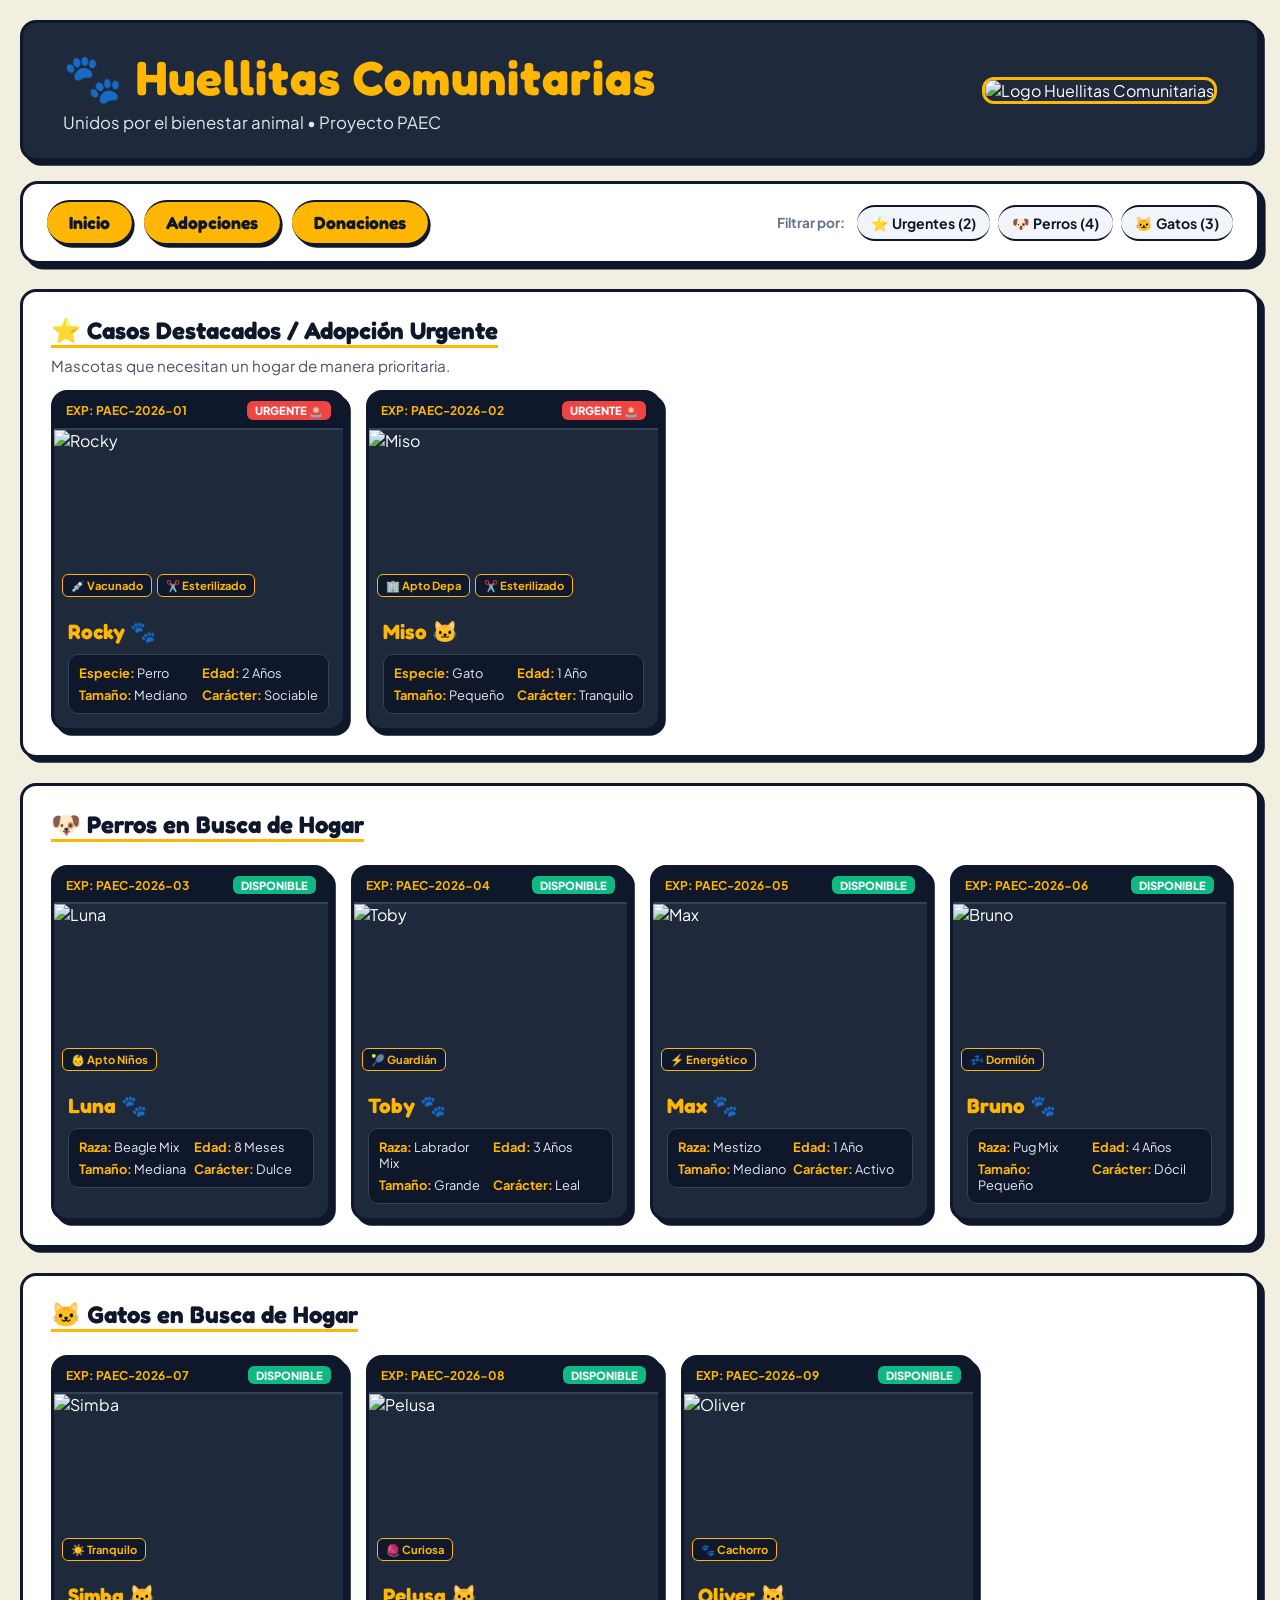
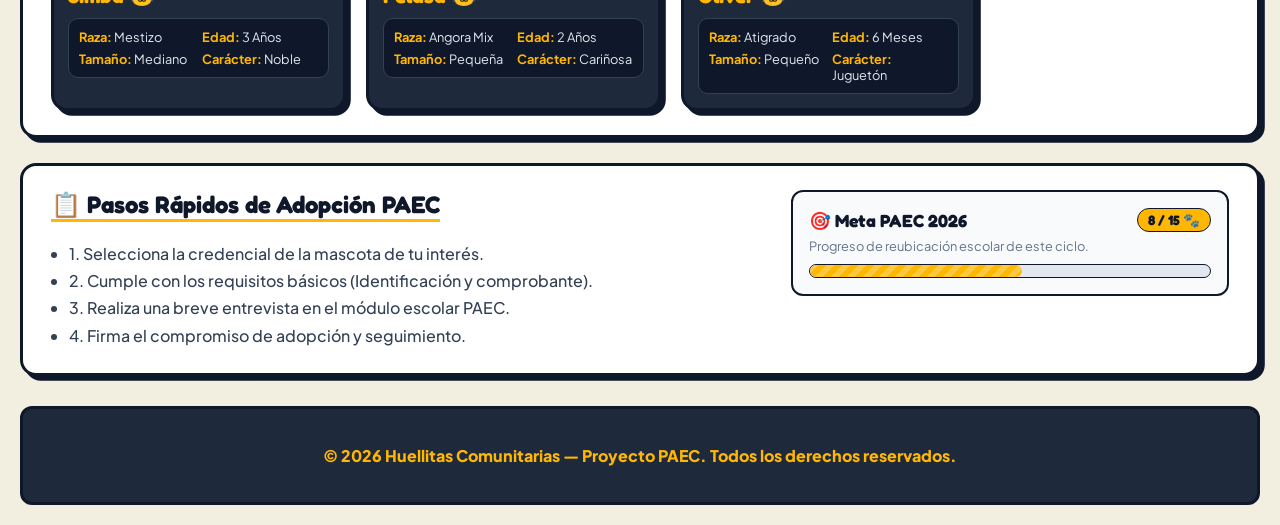
==== adopciones.html @ f074ff7f "adopciones.html" ====
<!DOCTYPE html>
<html lang="es">
<head>
    <meta charset="UTF-8">
    <meta name="viewport" content="width=device-width, initial-scale=1.0">
    <title>Adopciones 🐾 Huellitas Comunitarias</title>
    <!-- Fuentes de Google Fonts -->
    <link rel="preconnect" href="https://fonts.googleapis.com">
    <link rel="preconnect" href="https://fonts.gstatic.com" crossorigin>
    <link href="https://fonts.googleapis.com/css2?family=Fredoka:wght@400;600;700&family=Plus+Jakarta+Sans:wght@400;500;600;700&family=Rubik:wght@500;600;700&display=swap" rel="stylesheet">
    <link rel="stylesheet" href="estilo.css">
</head>
<body>

    <!-- ENCABEZADO -->
    <header class="bloque-header">
        <div>
            <h1 class="titulo-robusto">🐾 Huellitas Comunitarias</h1>
            <p class="subtitulo">Unidos por el bienestar animal • Proyecto PAEC</p>
        </div>
        <div>
            <img src="https://images.unsplash.com/photo-1543466835-00a7907e9de1?auto=format&fit=crop&q=80&w=200" alt="Logo Huellitas Comunitarias" class="logo-img">
        </div>
    </header>

    <!-- NAVEGACIÓN UNIFICADA CON FILTROS -->
    <nav class="bloque-nav-unificado">
        <!-- Lado Izquierdo: Botones Principales -->
        <ul class="nav-principales">
            <li><a href="index.html" class="btn-principal btn-activo">Inicio</a></li>
            <li><a href="adopciones.html" class="btn-principal">Adopciones</a></li>
            <li><a href="donaciones.html" class="btn-principal">Donaciones</a></li>
        </ul>

        <!-- Lado Derecho: Filtros del Centro de Adopciones -->
        <div class="nav-filtros">
            <span class="label-filtros">Filtrar por:</span>
            <a href="#destacados" class="btn-filtro">⭐ Urgentes (2)</a>
            <a href="#perros" class="btn-filtro">🐶 Perros (4)</a>
            <a href="#gatos" class="btn-filtro">🐱 Gatos (3)</a>
        </div>
    </nav>

    <!-- CONTENEDOR DE ADOPCIONES -->
    <main class="contenedor-adopciones">

        <!-- SECCIÓN 1: MASCOTAS DESTACADAS -->
        <section id="destacados" class="bloque-seccion">
            <h3 class="subtitulo-categoria">⭐ Casos Destacados / Adopción Urgente</h3>
            <p class="texto-bajada">Mascotas que necesitan un hogar de manera prioritaria.</p>
            
            <div class="grid-mascotas">
                <article class="credencial-paec">
                    <div class="credencial-header">
                        <span class="expediente-id">EXP: PAEC-2026-01</span>
                        <span class="badge-status urgente">Urgente 🚨</span>
                    </div>
                    <div class="contenedor-foto-mascota">
                        <img src="https://images.unsplash.com/photo-1552053831-71594a27632d?auto=format&fit=crop&q=80&w=500" alt="Rocky" class="img-credencial">
                        <div class="badges-flotantes">
                            <span class="badge-flotante">💉 Vacunado</span>
                            <span class="badge-flotante">✂️ Esterilizado</span>
                        </div>
                    </div>
                    <div class="credencial-body">
                        <h4>Rocky 🐾</h4>
                        <div class="ficha-tecnica">
                            <div><span>Especie:</span> Perro</div>
                            <div><span>Edad:</span> 2 Años</div>
                            <div><span>Tamaño:</span> Mediano</div>
                            <div><span>Carácter:</span> Sociable</div>
                        </div>
                    </div>
                </article>

                <article class="credencial-paec">
                    <div class="credencial-header">
                        <span class="expediente-id">EXP: PAEC-2026-02</span>
                        <span class="badge-status urgente">Urgente 🚨</span>
                    </div>
                    <div class="contenedor-foto-mascota">
                        <img src="https://images.unsplash.com/photo-1514888286974-6c03e2ca1dba?auto=format&fit=crop&q=80&w=500" alt="Miso" class="img-credencial">
                        <div class="badges-flotantes">
                            <span class="badge-flotante">🏢 Apto Depa</span>
                            <span class="badge-flotante">✂️ Esterilizado</span>
                        </div>
                    </div>
                    <div class="credencial-body">
                        <h4>Miso 🐱</h4>
                        <div class="ficha-tecnica">
                            <div><span>Especie:</span> Gato</div>
                            <div><span>Edad:</span> 1 Año</div>
                            <div><span>Tamaño:</span> Pequeño</div>
                            <div><span>Carácter:</span> Tranquilo</div>
                        </div>
                    </div>
                </article>
            </div>
        </section>

        <!-- SECCIÓN 2: PERROS EN ADOPCIÓN -->
        <section id="perros" class="bloque-seccion">
            <h3 class="subtitulo-categoria">🐶 Perros en Busca de Hogar</h3>
            
            <div class="grid-mascotas">
                <article class="credencial-paec">
                    <div class="credencial-header">
                        <span class="expediente-id">EXP: PAEC-2026-03</span>
                        <span class="badge-status disponible">Disponible</span>
                    </div>
                    <div class="contenedor-foto-mascota">
                        <img src="https://images.unsplash.com/photo-1537151608828-ea2b11777ee8?auto=format&fit=crop&q=80&w=500" alt="Luna" class="img-credencial">
                        <div class="badges-flotantes">
                            <span class="badge-flotante">👶 Apto Niños</span>
                        </div>
                    </div>
                    <div class="credencial-body">
                        <h4>Luna 🐾</h4>
                        <div class="ficha-tecnica">
                            <div><span>Raza:</span> Beagle Mix</div>
                            <div><span>Edad:</span> 8 Meses</div>
                            <div><span>Tamaño:</span> Mediana</div>
                            <div><span>Carácter:</span> Dulce</div>
                        </div>
                    </div>
                </article>

                <article class="credencial-paec">
                    <div class="credencial-header">
                        <span class="expediente-id">EXP: PAEC-2026-04</span>
                        <span class="badge-status disponible">Disponible</span>
                    </div>
                    <div class="contenedor-foto-mascota">
                        <img src="https://images.unsplash.com/photo-1583511655857-d19b40a7a54e?auto=format&fit=crop&q=80&w=500" alt="Toby" class="img-credencial">
                        <div class="badges-flotantes">
                            <span class="badge-flotante">🎾 Guardián</span>
                        </div>
                    </div>
                    <div class="credencial-body">
                        <h4>Toby 🐾</h4>
                        <div class="ficha-tecnica">
                            <div><span>Raza:</span> Labrador Mix</div>
                            <div><span>Edad:</span> 3 Años</div>
                            <div><span>Tamaño:</span> Grande</div>
                            <div><span>Carácter:</span> Leal</div>
                        </div>
                    </div>
                </article>

                <article class="credencial-paec">
                    <div class="credencial-header">
                        <span class="expediente-id">EXP: PAEC-2026-05</span>
                        <span class="badge-status disponible">Disponible</span>
                    </div>
                    <div class="contenedor-foto-mascota">
                        <img src="https://images.unsplash.com/photo-1543466835-00a7907e9de1?auto=format&fit=crop&q=80&w=500" alt="Max" class="img-credencial">
                        <div class="badges-flotantes">
                            <span class="badge-flotante">⚡ Energético</span>
                        </div>
                    </div>
                    <div class="credencial-body">
                        <h4>Max 🐾</h4>
                        <div class="ficha-tecnica">
                            <div><span>Raza:</span> Mestizo</div>
                            <div><span>Edad:</span> 1 Año</div>
                            <div><span>Tamaño:</span> Mediano</div>
                            <div><span>Carácter:</span> Activo</div>
                        </div>
                    </div>
                </article>

                <article class="credencial-paec">
                    <div class="credencial-header">
                        <span class="expediente-id">EXP: PAEC-2026-06</span>
                        <span class="badge-status disponible">Disponible</span>
                    </div>
                    <div class="contenedor-foto-mascota">
                        <img src="https://images.unsplash.com/photo-1517849845537-4d257902454a?auto=format&fit=crop&q=80&w=500" alt="Bruno" class="img-credencial">
                        <div class="badges-flotantes">
                            <span class="badge-flotante">💤 Dormilón</span>
                        </div>
                    </div>
                    <div class="credencial-body">
                        <h4>Bruno 🐾</h4>
                        <div class="ficha-tecnica">
                            <div><span>Raza:</span> Pug Mix</div>
                            <div><span>Edad:</span> 4 Años</div>
                            <div><span>Tamaño:</span> Pequeño</div>
                            <div><span>Carácter:</span> Dócil</div>
                        </div>
                    </div>
                </article>
            </div>
        </section>

        <!-- SECCIÓN 3: GATOS EN ADOPCIÓN -->
        <section id="gatos" class="bloque-seccion">
            <h3 class="subtitulo-categoria">🐱 Gatos en Busca de Hogar</h3>
            
            <div class="grid-mascotas">
                <article class="credencial-paec">
                    <div class="credencial-header">
                        <span class="expediente-id">EXP: PAEC-2026-07</span>
                        <span class="badge-status disponible">Disponible</span>
                    </div>
                    <div class="contenedor-foto-mascota">
                        <img src="https://images.unsplash.com/photo-1573865526739-10659fec78a5?auto=format&fit=crop&q=80&w=500" alt="Simba" class="img-credencial">
                        <div class="badges-flotantes">
                            <span class="badge-flotante">☀️ Tranquilo</span>
                        </div>
                    </div>
                    <div class="credencial-body">
                        <h4>Simba 🐱</h4>
                        <div class="ficha-tecnica">
                            <div><span>Raza:</span> Mestizo</div>
                            <div><span>Edad:</span> 3 Años</div>
                            <div><span>Tamaño:</span> Mediano</div>
                            <div><span>Carácter:</span> Noble</div>
                        </div>
                    </div>
                </article>

                <article class="credencial-paec">
                    <div class="credencial-header">
                        <span class="expediente-id">EXP: PAEC-2026-08</span>
                        <span class="badge-status disponible">Disponible</span>
                    </div>
                    <div class="contenedor-foto-mascota">
                        <img src="https://images.unsplash.com/photo-1533738363-b7f9aef128ce?auto=format&fit=crop&q=80&w=500" alt="Pelusa" class="img-credencial">
                        <div class="badges-flotantes">
                            <span class="badge-flotante">🧶 Curiosa</span>
                        </div>
                    </div>
                    <div class="credencial-body">
                        <h4>Pelusa 🐱</h4>
                        <div class="ficha-tecnica">
                            <div><span>Raza:</span> Angora Mix</div>
                            <div><span>Edad:</span> 2 Años</div>
                            <div><span>Tamaño:</span> Pequeña</div>
                            <div><span>Carácter:</span> Cariñosa</div>
                        </div>
                    </div>
                </article>

                <article class="credencial-paec">
                    <div class="credencial-header">
                        <span class="expediente-id">EXP: PAEC-2026-09</span>
                        <span class="badge-status disponible">Disponible</span>
                    </div>
                    <div class="contenedor-foto-mascota">
                        <img src="https://images.unsplash.com/photo-1561948955-570b270e7c36?auto=format&fit=crop&q=80&w=500" alt="Oliver" class="img-credencial">
                        <div class="badges-flotantes">
                            <span class="badge-flotante">🐾 Cachorro</span>
                        </div>
                    </div>
                    <div class="credencial-body">
                        <h4>Oliver 🐱</h4>
                        <div class="ficha-tecnica">
                            <div><span>Raza:</span> Atigrado</div>
                            <div><span>Edad:</span> 6 Meses</div>
                            <div><span>Tamaño:</span> Pequeño</div>
                            <div><span>Carácter:</span> Juguetón</div>
                        </div>
                    </div>
                </article>
            </div>
        </section>

        <!-- BLOQUE INFERIOR: PASOS DE ADOPCIÓN + META PAEC COMPACTA -->
        <section class="bloque-seccion bloque-inferior-grid">
            <div class="columna-pasos">
                <h3 class="subtitulo-categoria">📋 Pasos Rápidos de Adopción PAEC</h3>
                <ul class="lista-pasos">
                    <li>1. Selecciona la credencial de la mascota de tu interés.</li>
                    <li>2. Cumple con los requisitos básicos (Identificación y comprobante).</li>
                    <li>3. Realiza una breve entrevista en el módulo escolar PAEC.</li>
                    <li>4. Firma el compromiso de adopción y seguimiento.</li>
                </ul>
            </div>

            <div class="columna-meta">
                <div class="meta-header-compacto">
                    <span class="subtitulo-meta">🎯 Meta PAEC 2026</span>
                    <span class="badge-meta">8 / 15 🐾</span>
                </div>
                <p class="texto-meta-mini">Progreso de reubicación escolar de este ciclo.</p>
                <div class="barra-progreso-fondo">
                    <div class="barra-progreso-relleno"></div>
                </div>
            </div>
        </section>

    </main>

    <!-- PIE DE PÁGINA -->
    <footer>
        <p>© 2026 Huellitas Comunitarias — Proyecto PAEC. Todos los derechos reservados.</p>
    </footer>

</body>
</html>
---- estilo.css ----
/* ==========================================
   PALETA NUEVA: ELEGANTE Y MODERNA
   - Fondo general: #F3EFE0 (Beige cálido suave)
   - Contenedores oscuros: #1E293B (Azul marino/pizarra profundo)
   - Color de acento / Títulos: #FFB703 (Amarillo Cálido)
   - Borde y sombras: #0F172A (Azul noche muy oscuro)
   ========================================== */

* {
    box-sizing: border-box;
}

body {
    font-family: 'Plus Jakarta Sans', sans-serif;
    background-color: #F3EFE0;
    color: #0F172A;
    margin: 0;
    padding: 20px;
}

/* ==========================================
   ESTRUCTURA DE ANCHO COMPLETO (FLUIDA)
   ========================================== */

.bloque-header, 
.bloque-nav, 
.contenedor-principal, 
footer {
    width: 100%;
    max-width: 100%; /* Cubre toda la pantalla */
    margin-left: 0;
    margin-right: 0;
}

/* ==========================================
   ENCABEZADO
   ========================================== */

.bloque-header {
    background-color: #1E293B;
    color: #FFFFFF;
    padding: 25px 40px;
    border-radius: 16px;
    border: 3px solid #0F172A;
    box-shadow: 0.3em 0.3em #0F172A;
    display: flex;
    justify-content: space-between;
    align-items: center;
    margin-bottom: 20px;
}

.titulo-robusto {
    font-family: 'Fredoka', sans-serif;
    font-size: 3rem;
    color: #FFB703;
    margin: 0 0 5px 0;
    letter-spacing: 1px;
}

.subtitulo {
    margin: 0;
    font-size: 1.05rem;
    color: #E2E8F0;
}

.logo-img {
    width: 85px;
    height: 85px;
    object-fit: cover;
    border-radius: 12px;
    border: 3px solid #FFB703;
}

/* ==========================================
   NAVEGACIÓN
   ========================================== */

.bloque-nav {
    background-color: #FFFFFF;
    padding: 15px 40px;
    border-radius: 16px;
    border: 3px solid #0F172A;
    box-shadow: 0.3em 0.3em #0F172A;
    margin-bottom: 20px;
}

.bloque-nav ul {
    list-style: none;
    padding: 0;
    margin: 0;
    display: flex;
    justify-content: flex-start; /* Alineado al frente, no centrado apretado */
    gap: 30px;
}

.bloque-nav a {
    text-decoration: none;
}

/* ==========================================
   BOTONES DE UIVERSE.IO (augustin_4687)
   ========================================== */

.button {
    --stone-50: #ffffff;
    --stone-800: #1E293B;
    --yellow-400: #FFB703;

    font-size: 1rem;
    cursor: pointer;
    position: relative;
    font-family: "Rubik", sans-serif;
    font-weight: bold;
    line-height: 1;
    padding: 1px;
    transform: translate(-4px, -4px);
    outline: 2px solid transparent;
    outline-offset: 5px;
    border-radius: 9999px;
    background-color: var(--stone-800);
    color: var(--stone-800);
    transition: transform 150ms ease, box-shadow 150ms ease;
    text-align: center;
    box-shadow:
        0.5px 0.5px 0 0 var(--stone-800),
        1px 1px 0 0 var(--stone-800),
        1.5px 1.5px 0 0 var(--stone-800),
        2px 2px 0 0 var(--stone-800),
        2.5px 2.5px 0 0 var(--stone-800),
        3px 3px 0 0 var(--stone-800),
        0 0 0 2px var(--stone-50),
        0.5px 0.5px 0 2px var(--stone-50),
        1px 1px 0 2px var(--stone-50),
        1.5px 1.5px 0 2px var(--stone-50),
        2px 2px 0 2px var(--stone-50),
        2.5px 2.5px 0 2px var(--stone-50),
        3px 3px 0 2px var(--stone-50),
        3.5px 3.5px 0 2px var(--stone-50),
        4px 4px 0 2px var(--stone-50);
}

.button:hover {
    transform: translate(0, 0);
    box-shadow: 0 0 0 2px var(--stone-50);
}

.button:active,
.button:focus-visible {
    outline-color: var(--yellow-400);
}

.button:focus-visible {
    outline-style: dashed;
}

.button > div {
    position: relative;
    pointer-events: none;
    background-color: var(--yellow-400);
    border: 2px solid rgba(255, 255, 255, 0.3);
    border-radius: 9999px;
}

.button > div::before {
    content: "";
    position: absolute;
    inset: 0;
    border-radius: 9999px;
    opacity: 0.5;
    background-image: radial-gradient(
        rgb(255 255 255 / 80%) 20%,
        transparent 20%
    ),
    radial-gradient(rgb(255 255 255 / 100%) 20%, transparent 20%);
    background-position: 0 0, 4px 4px;
    background-size: 8px 8px;
    mix-blend-mode: hard-light;
    animation: dots 0.5s infinite linear;
}

.button > div > span {
    position: relative;
    display: flex;
    align-items: center;
    justify-content: center;
    padding: 0.75rem 1.5rem;
    gap: 0.25rem;
    filter: drop-shadow(0 -1px 0 rgba(255, 255, 255, 0.25));
}

.button > div > span:active {
    transform: translateY(2px);
}

@keyframes dots {
    0% {
        background-position: 0 0, 4px 4px;
    }
    100% {
        background-position: 8px 0, 12px 4px;
    }
}

/* ==========================================
   CONTENIDO PRINCIPAL
   ========================================== */

.contenedor-principal {
    display: flex;
    gap: 20px;
    margin-bottom: 20px;
}

.panel-lateral {
    flex: 1;
    background-color: #1E293B;
    color: #FFFFFF;
    padding: 35px;
    border-radius: 16px;
    border: 3px solid #0F172A;
    box-shadow: 0.3em 0.3em #0F172A;
}

.subtitulo-lateral {
    font-family: 'Fredoka', sans-serif;
    color: #FFB703;
    margin-top: 0;
    font-size: 1.6rem;
}

.linea-divisora {
    border: 0;
    height: 2px;
    background: #FFB703;
    margin: 20px 0;
}

.etiqueta-destacada {
    color: #FFB703;
    font-weight: 800;
    text-transform: uppercase;
    font-size: 0.85rem;
    letter-spacing: 1px;
    margin-bottom: 2px;
}

.panel-contenido {
    flex: 3;
    background-color: #FFFFFF;
    padding: 40px;
    border-radius: 16px;
    border: 3px solid #0F172A;
    box-shadow: 0.3em 0.3em #0F172A;
}

.titulo-seccion {
    font-family: 'Fredoka', sans-serif;
    font-size: 1.9rem;
    color: #1E293B;
    margin-top: 10px;
    margin-bottom: 15px;
    border-bottom: 3px solid #FFB703;
    display: inline-block;
}

.panel-contenido p {
    font-size: 1.05rem;
    line-height: 1.7;
    color: #334155;
}

/* ==========================================
   TARJETAS DE UIVERSE.IO (Tiagoadag)
   ========================================== */

.grid-pilares {
    display: flex;
    gap: 20px;
    justify-content: flex-start;
    flex-wrap: wrap;
    margin: 25px 0;
}

.card {
    width: 230px;
    height: 260px;
    background-image: linear-gradient(163deg, #FFB703 0%, #FB8500 100%);
    border-radius: 20px;
    transition: all .3s;
}

.card2 {
    width: 100%;
    height: 100%;
    background-color: #0F172A;
    border-radius: 20px;
    padding: 20px;
    display: flex;
    flex-direction: column;
    justify-content: center;
    color: white;
    text-align: center;
    transition: all .2s;
}

.card2 h3 {
    color: #FFB703;
    font-family: 'Fredoka', sans-serif;
    font-size: 1.2rem;
    margin-top: 0;
}

.card2 p {
    font-size: 0.9rem;
    color: #E2E8F0;
    line-height: 1.4;
}

.card2:hover {
    transform: scale(0.98);
}

.card:hover {
    box-shadow: 0px 0px 30px 1px rgba(255, 183, 3, 0.4);
}

/* ==========================================
   PIE DE PÁGINA
   ========================================== */

footer {
    background-color: #1E293B;
    color: #FFB703;
    text-align: center;
    padding: 20px;
    border-radius: 12px;
    border: 3px solid #0F172A;
    font-weight: 800;
}
/* ==========================================
   NAVEGACIÓN UNIFICADA & CORRECCIÓN DE RAYAS
   ========================================== */

/* Remueve bordes/pseudo-elementos indeseados */
li, a {
    border-left: none !important;
    border-right: none !important;
    text-decoration: none !important;
}

li::before, li::after, a::before, a::after {
    display: none !important; /* Elimina las lineas negras parásitas */
}

/* Recuadro contenedor de navegación más amplio */
.bloque-nav-unificado {
    background-color: #FFFFFF;
    border: 3px solid #0F172A;
    border-radius: 18px;
    box-shadow: 0.35em 0.35em #0F172A;
    padding: 16px 24px; /* Mayor padding para dar presencia */
    display: flex;
    justify-content: space-between;
    align-items: center;
    flex-wrap: wrap;
    gap: 15px;
    margin-bottom: 25px;
}

.nav-principales {
    display: flex;
    align-items: center;
    gap: 12px;
    list-style: none;
    padding: 0;
    margin: 0;
}

/* BOTONES PRINCIPALES (MÁS GRANDES Y DESTACADOS) */
.btn-principal {
    display: inline-block;
    background-color: #FFB703;
    color: #0F172A;
    font-family: 'Fredoka', sans-serif;
    font-weight: 700;
    font-size: 1.1rem; /* Tamaño prominente */
    padding: 10px 22px;
    border-radius: 999px;
    border: 2.5px solid #0F172A;
    box-shadow: 0.15em 0.15em #0F172A;
    transition: transform 0.15s ease, box-shadow 0.15s ease;
}

.btn-principal:hover {
    transform: translateY(-2px);
    box-shadow: 0.25em 0.25em #0F172A;
}

/* FILTROS (MÁS DISCRETOS Y EQUILIBRADOS EN LA ESQUINA) */
.nav-filtros {
    display: flex;
    align-items: center;
    gap: 8px;
    flex-wrap: wrap;
}

.label-filtros {
    font-family: 'Plus Jakarta Sans', sans-serif;
    font-size: 0.85rem;
    font-weight: 700;
    color: #64748B;
    margin-right: 4px;
}

.btn-filtro {
    display: inline-block;
    background-color: #F1F5F9;
    color: #0F172A;
    font-family: 'Plus Jakarta Sans', sans-serif;
    font-weight: 700;
    font-size: 0.88rem;
    padding: 7px 14px;
    border-radius: 999px;
    border: 2px solid #0F172A;
    transition: background-color 0.15s ease, transform 0.15s ease;
}

.btn-filtro:hover {
    background-color: #FFB703;
    transform: translateY(-1px);
}

/* ==========================================
   ESTILOS DE CONTENIDO Y FICHAS
   ========================================== */

.contenedor-adopciones {
    width: 100%;
    display: flex;
    flex-direction: column;
    gap: 25px;
    margin-bottom: 30px;
}

.bloque-seccion {
    background-color: #FFFFFF;
    padding: 24px 28px;
    border-radius: 16px;
    border: 3px solid #0F172A;
    box-shadow: 0.3em 0.3em #0F172A;
}

.subtitulo-categoria {
    font-family: 'Fredoka', sans-serif;
    font-size: 1.5rem;
    color: #0F172A;
    margin-top: 0;
    margin-bottom: 8px;
    border-bottom: 3px solid #FFB703;
    display: inline-block;
}

.texto-bajada {
    margin-top: 0;
    margin-bottom: 15px;
    color: #475569;
    font-size: 0.95rem;
}

.grid-mascotas {
    display: flex;
    gap: 20px;
    flex-wrap: wrap;
    margin-top: 15px;
}

/* CREDENCIALES PAEC DE MASCOTAS */
.credencial-paec {
    background-color: #1E293B;
    color: #FFFFFF;
    border: 3px solid #0F172A;
    border-radius: 16px;
    box-shadow: 0.3em 0.3em #0F172A;
    flex: 1 1 250px;
    max-width: 295px;
    overflow: hidden;
    transition: transform 0.2s ease, box-shadow 0.2s ease;
    display: flex;
    flex-direction: column;
}

.credencial-paec:hover {
    transform: translateY(-4px);
    box-shadow: 0.45em 0.45em #0F172A;
}

.credencial-header {
    background-color: #0F172A;
    padding: 8px 12px;
    display: flex;
    justify-content: space-between;
    align-items: center;
    border-bottom: 2px solid #334155;
}

.expediente-id {
    font-size: 0.75rem;
    font-weight: 700;
    color: #FFB703;
}

.badge-status {
    font-size: 0.7rem;
    font-weight: 800;
    padding: 2px 8px;
    border-radius: 6px;
    text-transform: uppercase;
}

.badge-status.urgente {
    background-color: #EF4444;
    color: #FFFFFF;
}

.badge-status.disponible {
    background-color: #10B981;
    color: #FFFFFF;
}

.contenedor-foto-mascota {
    position: relative;
    width: 100%;
    height: 175px;
    overflow: hidden;
}

.img-credencial {
    width: 100%;
    height: 100%;
    object-fit: cover;
}

.badges-flotantes {
    position: absolute;
    bottom: 8px;
    left: 8px;
    display: flex;
    gap: 5px;
    flex-wrap: wrap;
}

.badge-flotante {
    background-color: rgba(15, 23, 42, 0.85);
    color: #FFB703;
    font-size: 0.7rem;
    font-weight: 700;
    padding: 3px 8px;
    border-radius: 6px;
    border: 1px solid #FFB703;
}

.credencial-body {
    padding: 14px;
}

.credencial-body h4 {
    font-family: 'Fredoka', sans-serif;
    color: #FFB703;
    font-size: 1.3rem;
    margin: 0 0 10px 0;
}

.ficha-tecnica {
    display: grid;
    grid-template-columns: 1fr 1fr;
    gap: 6px;
    background-color: #0F172A;
    padding: 10px;
    border-radius: 10px;
    font-size: 0.8rem;
    color: #E2E8F0;
    border: 1px solid #334155;
}

.ficha-tecnica span {
    color: #FFB703;
    font-weight: 700;
}

/* BLOQUE INFERIOR: LAYOUT EN DOS COLUMNAS */
.bloque-inferior-grid {
    display: flex;
    gap: 25px;
    align-items: flex-start;
    flex-wrap: wrap;
}

.columna-pasos {
    flex: 2 1 320px;
}

.lista-pasos {
    color: #334155;
    line-height: 1.7;
    font-weight: 500;
    padding-left: 18px;
    margin: 10px 0 0 0;
}

.columna-meta {
    flex: 1 1 240px;
    background-color: #F8FAFC;
    border: 2px solid #0F172A;
    border-radius: 12px;
    padding: 16px;
}

.meta-header-compacto {
    display: flex;
    justify-content: space-between;
    align-items: center;
}

.subtitulo-meta {
    font-family: 'Fredoka', sans-serif;
    font-weight: 700;
    color: #0F172A;
    font-size: 1.1rem;
}

.badge-meta {
    background-color: #FFB703;
    color: #0F172A;
    font-family: 'Fredoka', sans-serif;
    font-weight: 700;
    padding: 3px 10px;
    border-radius: 999px;
    border: 1.5px solid #0F172A;
    font-size: 0.85rem;
}

.texto-meta-mini {
    font-size: 0.8rem;
    color: #64748B;
    margin: 6px 0 10px 0;
}

.barra-progreso-fondo {
    width: 100%;
    height: 14px;
    background-color: #E2E8F0;
    border-radius: 999px;
    border: 1.5px solid #0F172A;
    overflow: hidden;
}

.barra-progreso-relleno {
    width: 53%;
    height: 100%;
    background-color: #FFB703;
    border-radius: 999px;
    background-image: linear-gradient(135deg, rgba(255, 255, 255, 0.25) 25%, transparent 25%, transparent 50%, rgba(255, 255, 255, 0.25) 50%, rgba(255, 255, 255, 0.25) 75%, transparent 75%, transparent);
    background-size: 16px 16px;
}
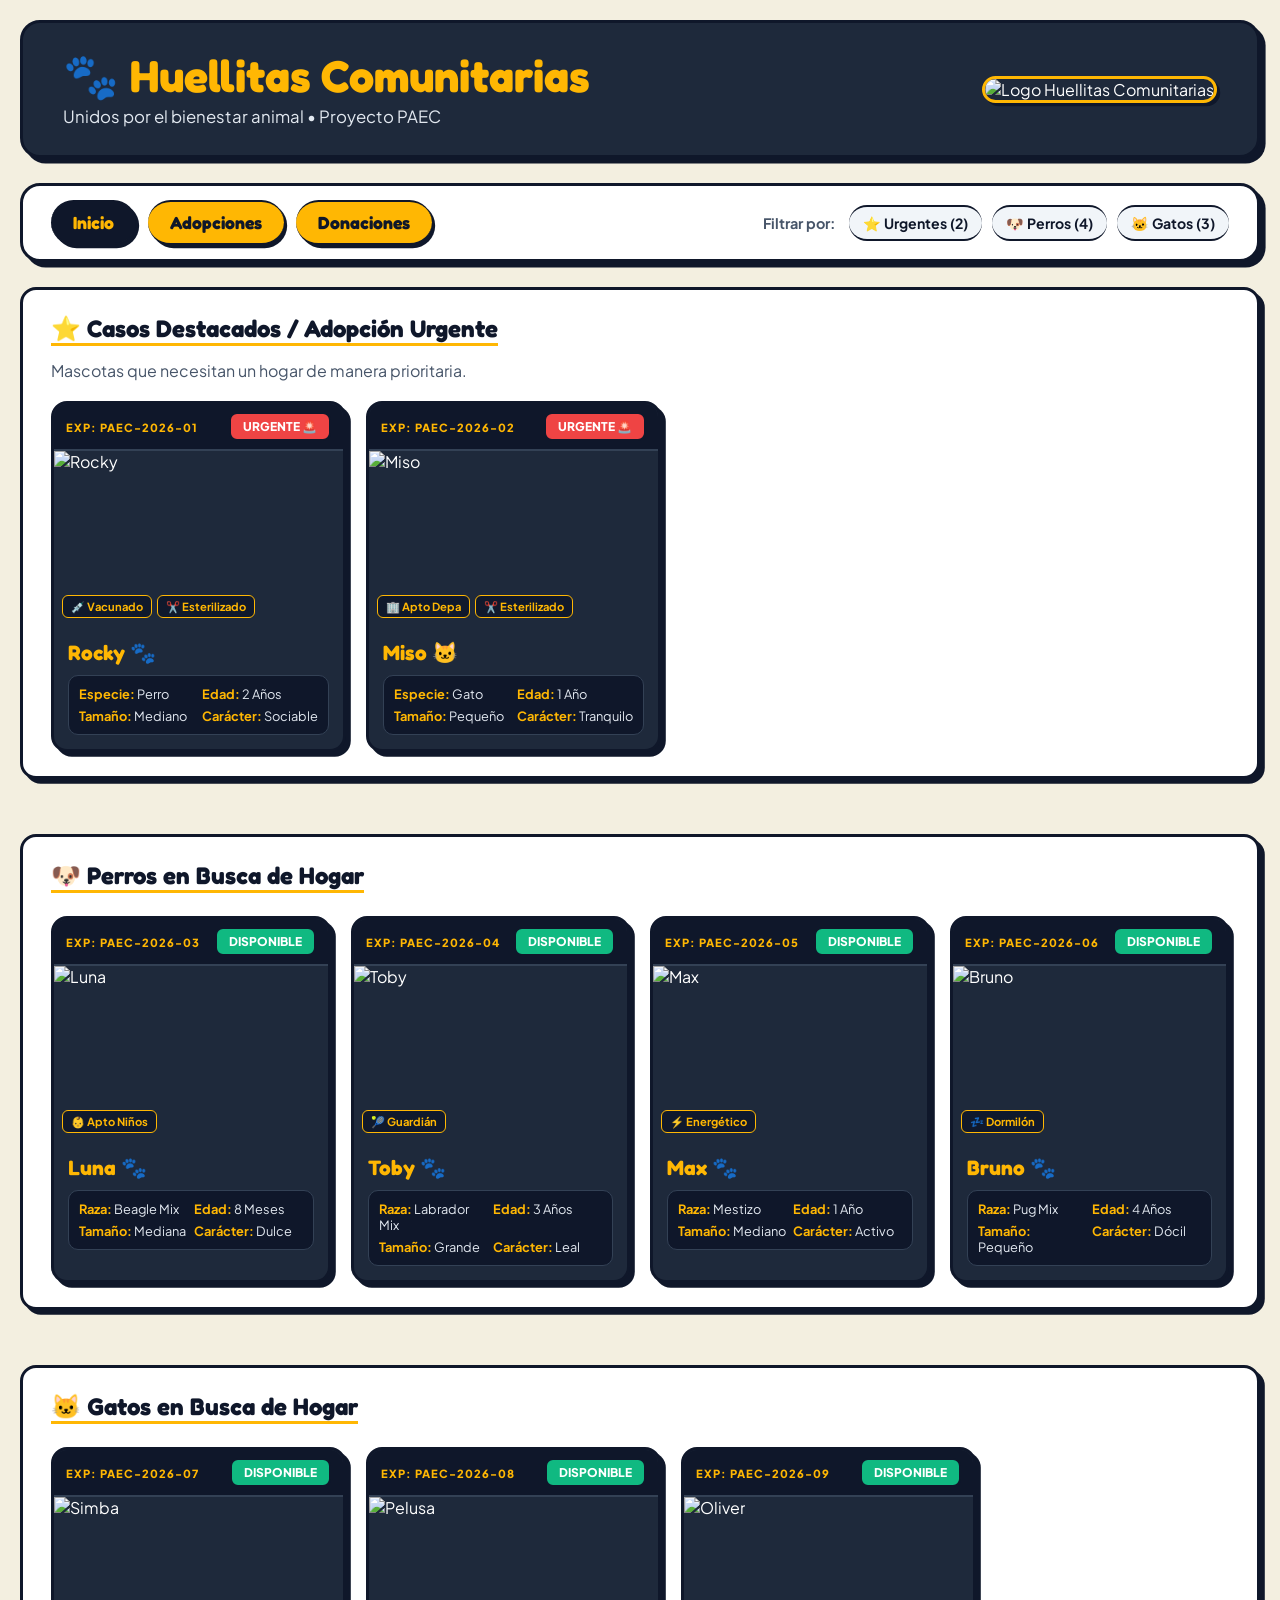
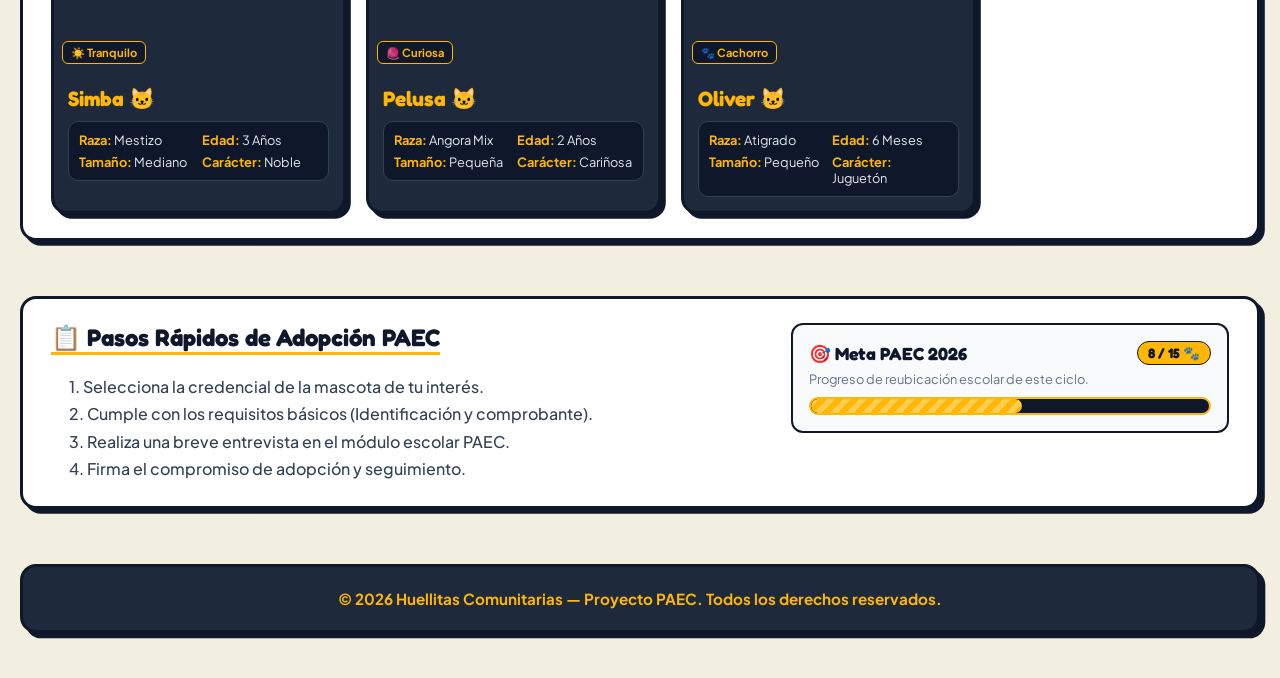
==== commit 9e8adcb8: "donaciones y otros detalles" ====
--- a/adopciones.html
+++ b/adopciones.html
@@ -25,14 +25,14 @@
 
     <!-- NAVEGACIÓN UNIFICADA CON FILTROS -->
     <nav class="bloque-nav-unificado">
-        <!-- Lado Izquierdo: Botones Principales -->
+        <!--  Botones Principales -->
         <ul class="nav-principales">
             <li><a href="index.html" class="btn-principal btn-activo">Inicio</a></li>
             <li><a href="adopciones.html" class="btn-principal">Adopciones</a></li>
             <li><a href="donaciones.html" class="btn-principal">Donaciones</a></li>
         </ul>
 
-        <!-- Lado Derecho: Filtros del Centro de Adopciones -->
+        <!-- Filtros del Centro de Adopciones -->
         <div class="nav-filtros">
             <span class="label-filtros">Filtrar por:</span>
             <a href="#destacados" class="btn-filtro">⭐ Urgentes (2)</a>
@@ -44,7 +44,7 @@
     <!-- CONTENEDOR DE ADOPCIONES -->
     <main class="contenedor-adopciones">
 
-        <!-- SECCIÓN 1: MASCOTAS DESTACADAS -->
+        <!--  MASCOTAS DESTACADAS -->
         <section id="destacados" class="bloque-seccion">
             <h3 class="subtitulo-categoria">⭐ Casos Destacados / Adopción Urgente</h3>
             <p class="texto-bajada">Mascotas que necesitan un hogar de manera prioritaria.</p>
@@ -98,7 +98,7 @@
             </div>
         </section>
 
-        <!-- SECCIÓN 2: PERROS EN ADOPCIÓN -->
+        <!--  PERROS EN ADOPCIÓN -->
         <section id="perros" class="bloque-seccion">
             <h3 class="subtitulo-categoria">🐶 Perros en Busca de Hogar</h3>
             
@@ -266,7 +266,7 @@
             </div>
         </section>
 
-        <!-- BLOQUE INFERIOR: PASOS DE ADOPCIÓN + META PAEC COMPACTA -->
+        <!--  PASOS DE ADOPCIÓN + META PAEC COMPACTA -->
         <section class="bloque-seccion bloque-inferior-grid">
             <div class="columna-pasos">
                 <h3 class="subtitulo-categoria">📋 Pasos Rápidos de Adopción PAEC</h3>
--- a/estilo.css
+++ b/estilo.css
@@ -1,9 +1,1047 @@
 /* ==========================================
-   PALETA NUEVA: ELEGANTE Y MODERNA
-   - Fondo general: #F3EFE0 (Beige cálido suave)
-   - Contenedores oscuros: #1E293B (Azul marino/pizarra profundo)
-   - Color de acento / Títulos: #FFB703 (Amarillo Cálido)
-   - Borde y sombras: #0F172A (Azul noche muy oscuro)
+   VARIABLES 
+   ========================================== */
+:root {
+  --bg-main: #F3EFE0;
+  --card-dark: #1E293B;
+  --border-dark: #0F172A;
+  --yellow-accent: #FFB703;
+  --yellow-hover: #FB8500;
+  --green-status: #10B981;
+  --text-white: #FFFFFF;
+  --text-dark: #0F172A;
+  --text-muted: #64748B;
+}
+
+* {
+  box-sizing: border-box;
+  margin: 0;
+  padding: 0;
+}
+
+body {
+  font-family: 'Plus Jakarta Sans', sans-serif;
+  background-color: var(--bg-main);
+  color: var(--text-dark);
+  padding: 20px;
+  width: 100%;
+}
+
+/* ==========================================
+   ESTRUCTURA 
+   ========================================== */
+.bloque-header,
+.bloque-nav,
+.bloque-nav-unificado,
+.contenedor-donaciones,
+.contenedor-adopciones,
+.contenedor-principal,
+.contenedor-principal-stack,
+.footer-principal,
+footer {
+  width: 100% !important;
+  max-width: 100% !important;
+  margin-left: 0 !important;
+  margin-right: 0 !important;
+  margin-bottom: 25px;
+}
+
+/* ==========================================
+   ENCABEZADO 
+   ========================================== */
+.bloque-header {
+  background-color: var(--card-dark);
+  color: var(--text-white);
+  padding: 28px 40px;
+  border-radius: 20px;
+  border: 3.5px solid var(--border-dark);
+  box-shadow: 0.35em 0.35em var(--border-dark);
+  display: flex;
+  justify-content: space-between;
+  align-items: center;
+}
+
+.tag-paec,
+.etiqueta-destacada {
+  color: var(--yellow-accent);
+  font-weight: 800;
+  font-size: 0.8rem;
+  letter-spacing: 1.5px;
+  display: block;
+  margin-bottom: 4px;
+}
+
+.titulo-robusto {
+  font-family: 'Fredoka', sans-serif;
+  font-size: 2.8rem;
+  color: var(--yellow-accent);
+  margin: 0 0 6px 0;
+  line-height: 1.1;
+}
+
+.subtitulo {
+  margin: 0;
+  font-size: 1.05rem;
+  color: #E2E8F0;
+}
+
+.logo-img {
+  width: 85px;
+  height: 85px;
+  object-fit: cover;
+  border-radius: 14px;
+  border: 3px solid var(--yellow-accent);
+  box-shadow: 0.2em 0.2em var(--border-dark);
+}
+
+.bloque-nav,
+.bloque-nav-unificado {
+  background-color: #FFFFFF;
+  border: 3.5px solid var(--border-dark);
+  border-radius: 20px;
+  box-shadow: 0.35em 0.35em var(--border-dark);
+  padding: 14px 28px;
+  display: flex;
+  justify-content: space-between;
+  align-items: center;
+  flex-wrap: wrap;
+  gap: 15px;
+}
+
+.bloque-nav ul,
+.nav-principales {
+  display: flex;
+  align-items: center;
+  gap: 12px;
+  list-style: none;
+  padding: 0;
+  margin: 0;
+}
+
+li, a {
+  border-left: none !important;
+  border-right: none !important;
+  text-decoration: none !important;
+}
+
+li::before, li::after, a::before, a::after {
+  display: none !important;
+}
+
+.btn-principal {
+  display: inline-block;
+  background-color: var(--yellow-accent);
+  color: var(--border-dark);
+  font-family: 'Fredoka', sans-serif;
+  font-weight: 700;
+  font-size: 1.1rem;
+  padding: 10px 22px;
+  border-radius: 999px;
+  border: 2.5px solid var(--border-dark);
+  box-shadow: 0.18em 0.18em var(--border-dark);
+  transition: transform 0.15s ease, box-shadow 0.15s ease;
+}
+
+.btn-principal:hover {
+  transform: translateY(-2px);
+  box-shadow: 0.28em 0.28em var(--border-dark);
+}
+
+.btn-principal.btn-activo {
+  background-color: var(--border-dark);
+  color: var(--yellow-accent);
+}
+
+.nav-filtros {
+  display: flex;
+  align-items: center;
+  gap: 10px;
+}
+
+.label-filtros {
+  font-weight: 700;
+  font-size: 0.9rem;
+  color: #475569;
+}
+
+.btn-filtro {
+  display: inline-block;
+  background-color: #F1F5F9;
+  color: var(--border-dark);
+  font-family: 'Plus Jakarta Sans', sans-serif;
+  font-weight: 700;
+  font-size: 0.88rem;
+  padding: 7px 14px;
+  border-radius: 999px;
+  border: 2px solid var(--border-dark);
+  transition: background-color 0.15s ease, transform 0.15s ease;
+}
+
+.btn-filtro:hover {
+  background-color: var(--yellow-accent);
+  transform: translateY(-1px);
+}
+
+/* ==========================================
+   BOTONES 
+   ========================================== */
+.button {
+  --stone-50: #ffffff;
+  --stone-800: #1E293B;
+  --yellow-400: #FFB703;
+  font-size: 1rem;
+  cursor: pointer;
+  position: relative;
+  font-family: "Rubik", sans-serif;
+  font-weight: bold;
+  line-height: 1;
+  padding: 1px;
+  transform: translate(-4px, -4px);
+  outline: 2px solid transparent;
+  outline-offset: 5px;
+  border-radius: 9999px;
+  background-color: var(--stone-800);
+  color: var(--stone-800);
+  transition: transform 150ms ease, box-shadow 150ms ease;
+  text-align: center;
+  box-shadow:
+  0.5px 0.5px 0 0 var(--stone-800),
+  1px 1px 0 0 var(--stone-800),
+  1.5px 1.5px 0 0 var(--stone-800),
+  2px 2px 0 0 var(--stone-800),
+  2.5px 2.5px 0 0 var(--stone-800),
+  3px 3px 0 0 var(--stone-800),
+  0 0 0 2px var(--stone-50),
+  0.5px 0.5px 0 2px var(--stone-50),
+  1px 1px 0 2px var(--stone-50),
+  1.5px 1.5px 0 2px var(--stone-50),
+  2px 2px 0 2px var(--stone-50),
+  2.5px 2.5px 0 2px var(--stone-50),
+  3px 3px 0 2px var(--stone-50),
+  3.5px 3.5px 0 2px var(--stone-50),
+  4px 4px 0 2px var(--stone-50);
+}
+
+.button:hover {
+  transform: translate(0, 0);
+  box-shadow: 0 0 0 2px var(--stone-50);
+}
+
+.button:active,
+.button:focus-visible {
+  outline-color: var(--yellow-400);
+}
+
+.button:focus-visible {
+  outline-style: dashed;
+}
+
+.button > div {
+  position: relative;
+  pointer-events: none;
+  background-color: var(--yellow-400);
+  border: 2px solid rgba(255, 255, 255, 0.3);
+  border-radius: 9999px;
+}
+
+.button > div::before {
+  content: "";
+  position: absolute;
+  inset: 0;
+  border-radius: 9999px;
+  opacity: 0.5;
+  background-image: radial-gradient(
+  rgb(255 255 255 / 80%) 20%,
+  transparent 20%
+  ),
+  radial-gradient(rgb(255 255 255 / 100%) 20%, transparent 20%);
+  background-position: 0 0, 4px 4px;
+  background-size: 8px 8px;
+  mix-blend-mode: hard-light;
+  animation: dots 0.5s infinite linear;
+}
+
+.button > div > span {
+  position: relative;
+  display: flex;
+  align-items: center;
+  justify-content: center;
+  padding: 0.75rem 1.5rem;
+  gap: 0.25rem;
+  filter: drop-shadow(0 -1px 0 rgba(255, 255, 255, 0.25));
+}
+
+.button > div > span:active {
+  transform: translateY(2px);
+}
+
+.button.active > div {
+  background-color: var(--yellow-hover);
+}
+
+.button.active > div > span {
+  color: #FFFFFF;
+}
+
+@keyframes dots {
+  0% { background-position: 0 0, 4px 4px; }
+  100% { background-position: 8px 0, 12px 4px; }
+}
+
+/* ==========================================
+   BANNER, CONTENIDOS Y PANELES
+   ========================================== */
+.banner-acopio-hero {
+  background-color: #FFFFFF;
+  border: 3.5px solid var(--border-dark);
+  border-radius: 20px;
+  box-shadow: 0.35em 0.35em var(--border-dark);
+  padding: 35px;
+  display: grid;
+  grid-template-columns: 1.6fr 1fr;
+  gap: 30px;
+  align-items: center;
+}
+
+.bloque-hero {
+  background-color: var(--card-dark);
+  color: var(--text-white);
+  padding: 40px;
+  border-radius: 16px;
+  border: 3px solid var(--border-dark);
+  box-shadow: 0.3em 0.3em var(--border-dark);
+  display: flex;
+  gap: 30px;
+  align-items: center;
+  margin-bottom: 15px;
+}
+
+.hero-texto { flex: 2; }
+
+.hero-texto h2,
+.titulo-hero {
+  font-family: 'Fredoka', sans-serif;
+  font-size: 2.2rem;
+  color: var(--yellow-accent);
+  margin-bottom: 12px;
+  line-height: 1.2;
+}
+
+.hero-texto p,
+.desc-hero {
+  font-size: 1.05rem;
+  line-height: 1.6;
+  color: #E2E8F0;
+  margin-bottom: 20px;
+}
+
+.hero-acciones {
+  display: flex;
+  gap: 15px;
+}
+
+.btn-hero-primary {
+  background-color: var(--yellow-accent);
+  color: var(--border-dark);
+  font-weight: 800;
+  padding: 12px 24px;
+  border-radius: 12px;
+  border: 2px solid var(--border-dark);
+  box-shadow: 0.2em 0.2em var(--border-dark);
+  transition: transform 0.2s;
+}
+
+.btn-hero-secondary {
+  background-color: #334155;
+  color: var(--text-white);
+  font-weight: 700;
+  padding: 12px 24px;
+  border-radius: 12px;
+  border: 2px solid var(--border-dark);
+  transition: background 0.2s;
+}
+
+.btn-hero-primary:hover {
+  transform: translateY(-2px);
+  background-color: var(--yellow-hover);
+}
+
+.btn-hero-secondary:hover { background-color: #475569; }
+
+.grid-detalles-acopio {
+  display: grid;
+  grid-template-columns: 1fr 1fr;
+  gap: 15px;
+}
+
+.item-detalle {
+  background-color: #F8FAFC;
+  border: 2px solid var(--border-dark);
+  border-radius: 12px;
+  padding: 12px 16px;
+  display: flex;
+  align-items: center;
+  gap: 12px;
+}
+
+.icono-detalle { font-size: 1.8rem; }
+
+.item-detalle strong {
+  display: block;
+  font-size: 0.85rem;
+  color: var(--border-dark);
+}
+
+.item-detalle p {
+  margin: 2px 0 0 0;
+  font-size: 0.9rem;
+  color: #475569;
+  font-weight: 600;
+}
+
+/* ==========================================
+   METAS Y PROGRESO
+   ========================================== */
+.tarjeta-meta-widget {
+  background-color: var(--card-dark);
+  color: var(--text-white);
+  border: 3px solid var(--border-dark);
+  border-radius: 18px;
+  padding: 24px;
+  box-shadow: 0.25em 0.25em var(--border-dark);
+}
+
+.widget-head {
+  display: flex;
+  justify-content: space-between;
+  align-items: center;
+  margin-bottom: 10px;
+}
+
+.icono-widget { font-size: 1.5rem; }
+
+.widget-titulo {
+  font-family: 'Fredoka', sans-serif;
+  color: var(--yellow-accent);
+  font-size: 1.4rem;
+  margin: 0 0 10px 0;
+}
+
+.cifra-meta {
+  display: flex;
+  align-items: baseline;
+  gap: 6px;
+  margin-bottom: 10px;
+}
+
+.numero-destacado {
+  font-family: 'Rubik', sans-serif;
+  font-size: 2.8rem;
+  font-weight: 900;
+  color: var(--yellow-accent);
+}
+
+.unidades {
+  font-size: 1.2rem;
+  font-weight: 700;
+  color: #E2E8F0;
+}
+
+.barra-progreso-fondo {
+  width: 100%;
+  height: 18px;
+  background-color: var(--border-dark);
+  border-radius: 999px;
+  border: 2px solid var(--yellow-accent);
+  overflow: hidden;
+}
+
+.barra-progreso-relleno {
+  width: 53%;
+  height: 100%;
+  background-color: var(--yellow-accent);
+  border-radius: 999px;
+  background-image: linear-gradient(135deg, rgba(255, 255, 255, 0.3) 25%, transparent 25%, transparent 50%, rgba(255, 255, 255, 0.3) 50%, rgba(255, 255, 255, 0.3) 75%, transparent 75%, transparent);
+  background-size: 16px 16px;
+}
+
+.nota-meta {
+  font-size: 0.82rem;
+  color: #CBD5E1;
+  margin: 12px 0 0 0;
+  font-weight: 600;
+}
+
+/* ==========================================
+   CREDENCIALES Y TARJETAS DE MASCOTAS
+   ========================================== */
+.seccion-bloque,
+.bloque-seccion {
+  background-color: #FFFFFF;
+  padding: 28px;
+  border-radius: 16px;
+  border: 3.5px solid var(--border-dark);
+  box-shadow: 0.3em 0.3em var(--border-dark);
+  margin-bottom: 30px;
+}
+
+.titulo-seccion,
+.subtitulo-categoria {
+  font-family: 'Fredoka', sans-serif;
+  font-size: 1.8rem;
+  color: var(--border-dark);
+  margin: 0 0 8px 0;
+  border-bottom: 4px solid var(--yellow-accent);
+  display: inline-block;
+}
+
+.texto-bajada {
+  color: #475569;
+  margin: 6px 0 20px 0;
+  font-size: 0.95rem;
+}
+
+.grid-mascotas,
+.grid-tarjetas-insumos {
+  display: grid;
+  grid-template-columns: repeat(auto-fit, minmax(260px, 1fr));
+  gap: 20px;
+  margin-top: 15px;
+}
+
+.credencial-paec,
+.tarjeta-insumo-credencial {
+  background-color: var(--card-dark);
+  color: var(--text-white);
+  border: 3.5px solid var(--border-dark);
+  border-radius: 20px;
+  box-shadow: 0.35em 0.35em var(--border-dark);
+  overflow: hidden;
+  transition: transform 0.2s ease, box-shadow 0.2s ease;
+  display: flex;
+  flex-direction: column;
+}
+
+.credencial-paec:hover,
+.tarjeta-insumo-credencial:hover {
+  transform: translateY(-4px);
+  box-shadow: 0.45em 0.45em var(--border-dark);
+}
+
+.credencial-header,
+.credencial-top {
+  background-color: var(--border-dark);
+  padding: 12px 16px;
+  display: flex;
+  justify-content: space-between;
+  align-items: center;
+  border-bottom: 2px solid #334155;
+}
+
+.expediente-id {
+  font-size: 0.75rem;
+  font-weight: 700;
+  color: var(--yellow-accent);
+}
+
+.badge-status {
+  font-size: 0.75rem;
+  font-weight: 800;
+  padding: 4px 10px;
+  border-radius: 8px;
+  text-transform: uppercase;
+  border: 2px solid var(--border-dark);
+}
+
+.badge-status.urgente {
+  background-color: #EF4444;
+  color: #FFFFFF;
+}
+
+.badge-status.disponible {
+  background-color: var(--green-status);
+  color: #FFFFFF;
+}
+
+.contenedor-foto-mascota {
+  position: relative;
+  width: 100%;
+  height: 175px;
+  overflow: hidden;
+}
+
+.img-credencial {
+  width: 100%;
+  height: 100%;
+  object-fit: cover;
+}
+
+.credencial-body,
+.credencial-cuerpo {
+  padding: 18px;
+}
+
+.credencial-body h4,
+.nombre-cat {
+  font-family: 'Fredoka', sans-serif;
+  color: var(--yellow-accent);
+  font-size: 1.3rem;
+  margin: 0 0 10px 0;
+}
+
+.ficha-tecnica {
+  display: grid;
+  grid-template-columns: 1fr 1fr;
+  gap: 6px;
+  background-color: var(--border-dark);
+  padding: 10px;
+  border-radius: 10px;
+  font-size: 0.8rem;
+  color: #E2E8F0;
+  border: 1px solid #334155;
+}
+
+.ficha-tecnica span {
+  color: var(--yellow-accent);
+  font-weight: 700;
+}
+
+.lista-check-insumos {
+  list-style: none;
+  padding: 0;
+  margin: 0;
+  display: flex;
+  flex-direction: column;
+  gap: 10px;
+}
+
+.lista-check-insumos li {
+  color: #E2E8F0;
+  font-size: 0.95rem;
+  display: flex;
+  align-items: flex-start;
+  gap: 10px;
+}
+
+.check-mark {
+  color: var(--yellow-accent);
+  font-weight: 900;
+}
+
+/* ==========================================
+   TARJETAS INTERACTIVAS 
+   ========================================== */
+.grid-pilares {
+  display: flex;
+  gap: 20px;
+  justify-content: flex-start;
+  flex-wrap: wrap;
+  margin: 25px 0;
+}
+
+.card {
+  width: 230px;
+  height: 260px;
+  background-image: linear-gradient(163deg, var(--yellow-accent) 0%, var(--yellow-hover) 100%);
+  border-radius: 20px;
+  transition: all .3s;
+}
+
+.card2 {
+  width: 100%;
+  height: 100%;
+  background-color: var(--border-dark);
+  border-radius: 20px;
+  padding: 20px;
+  display: flex;
+  flex-direction: column;
+  justify-content: center;
+  color: white;
+  text-align: center;
+  transition: all .2s;
+}
+
+.card2 h3 {
+  color: var(--yellow-accent);
+  font-family: 'Fredoka', sans-serif;
+  font-size: 1.2rem;
+  margin-top: 0;
+}
+
+.card2 p {
+  font-size: 0.9rem;
+  color: #E2E8F0;
+  line-height: 1.4;
+}
+
+.card2:hover { transform: scale(0.98); }
+.card:hover { box-shadow: 0px 0px 30px 1px rgba(255, 183, 3, 0.4); }
+
+/* ==========================================
+   MÓDULOS INFERIORES Y BANNERS
+   ========================================== */
+.grid-módulos-dinamicos,
+.grid-dos-columnas {
+  display: grid;
+  grid-template-columns: 1fr 1fr;
+  gap: 25px;
+  margin-bottom: 25px;
+}
+
+.tarjeta-pop-blanca,
+.panel-blanco-banner {
+  background-color: #FFFFFF;
+  border: 3.5px solid var(--border-dark);
+  border-radius: 20px;
+  box-shadow: 0.35em 0.35em var(--border-dark);
+  padding: 28px;
+}
+
+.tarjeta-pop-oscura,
+.panel-oscuro-banner {
+  background-color: var(--card-dark);
+  border: 3.5px solid var(--border-dark);
+  border-radius: 20px;
+  box-shadow: 0.35em 0.35em var(--border-dark);
+  padding: 28px;
+  color: var(--text-white);
+}
+
+.btn-pop-amarillo {
+  display: inline-block;
+  background-color: var(--yellow-accent);
+  color: var(--border-dark);
+  font-family: 'Rubik', sans-serif;
+  font-weight: 700;
+  font-size: 0.95rem;
+  padding: 10px 20px;
+  border-radius: 999px;
+  border: 2.5px solid var(--border-dark);
+  box-shadow: 0.15em 0.15em var(--border-dark);
+  transition: transform 0.15s ease;
+}
+
+.btn-pop-amarillo:hover { transform: translateY(-2px); }
+
+/* ==========================================
+   PIE DE PÁGINA
+   ========================================== */
+footer,
+.footer-principal {
+  background-color: var(--card-dark);
+  color: var(--yellow-accent);
+  text-align: center;
+  padding: 22px;
+  border-radius: 16px;
+  border: 3.5px solid var(--border-dark);
+  box-shadow: 0.35em 0.35em var(--border-dark);
+  font-weight: 700;
+  font-size: 0.95rem;
+}
+
+/* ==========================================
+   RESPONSIVO
+   ========================================== */
+@media (max-width: 768px) {
+  .banner-acopio-hero,
+  .grid-módulos-dinamicos,
+  .grid-dos-columnas {
+    grid-template-columns: 1fr;
+  }
+}
+/* ==========================================
+ADOPCIONES
+========================================== */
+li, a {
+  border-left: none !important;
+  border-right: none !important;
+  text-decoration: none !important;
+}
+li::before, li::after, a::before, a::after {
+  display: none !important; /* Elimina las lineas negras parásitas */
+}
+
+/* Recuadro contenedor de navegación más amplio */
+.bloque-nav-unificado {
+  background-color: #FFFFFF;
+  border: 3px solid #0F172A;
+  border-radius: 18px;
+  box-shadow: 0.35em 0.35em #0F172A;
+  padding: 16px 24px; /* Mayor padding para dar presencia */
+  display: flex;
+  justify-content: space-between;
+  align-items: center;
+  flex-wrap: wrap;
+  gap: 15px;
+  margin-bottom: 25px;
+}
+.nav-principales {
+  display: flex;
+  align-items: center;
+  gap: 12px;
+  list-style: none;
+  padding: 0;
+  margin: 0;
+}
+
+/* BOTONES PRINCIPALES */
+.btn-principal {
+  display: inline-block;
+  background-color: #FFB703;
+  color: #0F172A;
+  font-family: 'Fredoka', sans-serif;
+  font-weight: 700;
+  font-size: 1.1rem; /* Tamaño prominente */
+  padding: 10px 22px;
+  border-radius: 999px;
+  border: 2.5px solid #0F172A;
+  box-shadow: 0.15em 0.15em #0F172A;
+  transition: transform 0.15s ease, box-shadow 0.15s ease;
+}
+
+.btn-principal:hover {
+  transform: translateY(-2px);
+  box-shadow: 0.25em 0.25em #0F172A;
+}
+
+/* FILTROS */
+.nav-filtros {
+  display: flex;
+  align-items: center;
+  gap: 8px;
+  flex-wrap: wrap;
+}
+.label-filtros {
+  font-family: 'Plus Jakarta Sans', sans-serif;
+  font-size: 0.85rem;
+  font-weight: 700;
+  color: #64748B;
+  margin-right: 4px;
+}
+.btn-filtro {
+  display: inline-block;
+  background-color: #F1F5F9;
+  color: #0F172A;
+  font-family: 'Plus Jakarta Sans', sans-serif;
+  font-weight: 700;
+  font-size: 0.88rem;
+  padding: 7px 14px;
+  border-radius: 999px;
+  border: 2px solid #0F172A;
+  transition: background-color 0.15s ease, transform 0.15s ease;
+}
+.btn-filtro:hover {
+  background-color: #FFB703;
+  transform: translateY(-1px);
+}
+
+/* ==========================================
+ESTILOS DE CONTENIDO Y FICHAS
+========================================== */
+.contenedor-adopciones {
+  width: 100%;
+  display: flex;
+  flex-direction: column;
+  gap: 25px;
+  margin-bottom: 30px;
+}
+.bloque-seccion {
+  background-color: #FFFFFF;
+  padding: 24px 28px;
+  border-radius: 16px;
+  border: 3px solid #0F172A;
+  box-shadow: 0.3em 0.3em #0F172A;
+}
+.subtitulo-categoria {
+  font-family: 'Fredoka', sans-serif;
+  font-size: 1.5rem;
+  color: #0F172A;
+  margin-top: 0;
+  margin-bottom: 8px;
+  border-bottom: 3px solid #FFB703;
+  display: inline-block;
+}
+.texto-bajada {
+  margin-top: 0;
+  margin-bottom: 15px;
+  color: #475569;
+  font-size: 0.95rem;
+}
+.grid-mascotas {
+  display: flex;
+  gap: 20px;
+  flex-wrap: wrap;
+  margin-top: 15px;
+}
+
+/* CREDENCIALES PAEC DE MASCOTAS */
+.credencial-paec {
+  background-color: #1E293B;
+  color: #FFFFFF;
+  border: 3px solid #0F172A;
+  border-radius: 16px;
+  box-shadow: 0.3em 0.3em #0F172A;
+  flex: 1 1 250px;
+  max-width: 295px;
+  overflow: hidden;
+  transition: transform 0.2s ease, box-shadow 0.2s ease;
+  display: flex;
+  flex-direction: column;
+}
+.credencial-paec:hover {
+  transform: translateY(-4px);
+  box-shadow: 0.45em 0.45em #0F172A;
+}
+.credencial-header {
+  background-color: #0F172A;
+  padding: 8px 12px;
+  display: flex;
+  justify-content: space-between;
+  align-items: center;
+  border-bottom: 2px solid #334155;
+}
+.expediente-id {
+  font-size: 0.75rem;
+  font-weight: 700;
+  color: #FFB703;
+}
+.badge-status {
+  font-size: 0.7rem;
+  font-weight: 800;
+  padding: 2px 8px;
+  border-radius: 6px;
+  text-transform: uppercase;
+}
+.badge-status.urgente {
+  background-color: #EF4444;
+  color: #FFFFFF;
+}
+.badge-status.disponible {
+  background-color: #10B981;
+  color: #FFFFFF;
+}
+.contenedor-foto-mascota {
+  position: relative;
+  width: 100%;
+  height: 175px;
+  overflow: hidden;
+}
+.img-credencial {
+  width: 100%;
+  height: 100%;
+  object-fit: cover;
+}
+.badges-flotantes {
+  position: absolute;
+  bottom: 8px;
+  left: 8px;
+  display: flex;
+  gap: 5px;
+  flex-wrap: wrap;
+}
+.badge-flotante {
+  background-color: rgba(15, 23, 42, 0.85);
+  color: #FFB703;
+  font-size: 0.7rem;
+  font-weight: 700;
+  padding: 3px 8px;
+  border-radius: 6px;
+  border: 1px solid #FFB703;
+}
+.credencial-body {
+  padding: 14px;
+}
+.credencial-body h4 {
+  font-family: 'Fredoka', sans-serif;
+  color: #FFB703;
+  font-size: 1.3rem;
+  margin: 0 0 10px 0;
+}
+.ficha-tecnica {
+  display: grid;
+  grid-template-columns: 1fr 1fr;
+  gap: 6px;
+  background-color: #0F172A;
+  padding: 10px;
+  border-radius: 10px;
+  font-size: 0.8rem;
+  color: #E2E8F0;
+  border: 1px solid #334155;
+}
+.ficha-tecnica span {
+  color: #FFB703;
+  font-weight: 700;
+}
+
+/* BLOQUE INFERIOR */
+.bloque-inferior-grid {
+  display: flex;
+  gap: 25px;
+  align-items: flex-start;
+  flex-wrap: wrap;
+}
+.columna-pasos {
+  flex: 2 1 320px;
+}
+.lista-pasos {
+  color: #334155;
+  line-height: 1.7;
+  font-weight: 500;
+  padding-left: 18px;
+  margin: 10px 0 0 0;
+}
+.columna-meta {
+  flex: 1 1 240px;
+  background-color: #F8FAFC;
+  border: 2px solid #0F172A;
+  border-radius: 12px;
+  padding: 16px;
+}
+.meta-header-compacto {
+  display: flex;
+  justify-content: space-between;
+  align-items: center;
+}
+.subtitulo-meta {
+  font-family: 'Fredoka', sans-serif;
+  font-weight: 700;
+  color: #0F172A;
+  font-size: 1.1rem;
+}
+.badge-meta {
+  background-color: #FFB703;
+  color: #0F172A;
+  font-family: 'Fredoka', sans-serif;
+  font-weight: 700;
+  padding: 3px 10px;
+  border-radius: 999px;
+  border: 1.5px solid #0F172A;
+  font-size: 0.85rem;
+}
+.texto-meta-mini {
+  font-size: 0.8rem;
+  color: #64748B;
+  margin: 6px 0 10px 0;
+}
+.barra-progreso-fondo {
+  width: 100%;
+  height: 14px;
+  background-color: #E2E8F0;
+  border-radius: 999px;
+  border: 1.5px solid #0F172A;
+  overflow: hidden;
+}
+.barra-progreso-relleno {
+  width: 53%;
+  height: 100%;
+  background-color: #FFB703;
+  border-radius: 999px;
+  background-image: linear-gradient(135deg, rgba(255, 255, 255, 0.25) 25%, transparent 25%, transparent 50%, rgba(255, 255, 255, 0.25) 50%, rgba(255, 255, 255, 0.25) 75%, transparent 75%, transparent);
+  background-size: 16px 16px;
+}
+
+/* ==========================================
+   DONACIONES
    ========================================== */
 
 * {
@@ -16,45 +1054,56 @@
     color: #0F172A;
     margin: 0;
     padding: 20px;
-}
-
-/* ==========================================
-   ESTRUCTURA DE ANCHO COMPLETO (FLUIDA)
-   ========================================== */
-
-.bloque-header, 
-.bloque-nav, 
-.contenedor-principal, 
+    width: 100%;
+}
+
+/* ==========================================
+   ESTRUCTURA FLUIDA 100% (SIN MÁRGENES CENTRADOS)
+   ========================================== */
+.bloque-header,
+.bloque-nav-unificado,
+.contenedor-donaciones,
+.contenedor-adopciones,
+.contenedor-principal,
+.footer-principal,
 footer {
-    width: 100%;
-    max-width: 100%; /* Cubre toda la pantalla */
-    margin-left: 0;
-    margin-right: 0;
+    width: 100% !important;
+    max-width: 100% !important;
+    margin-left: 0 !important;
+    margin-right: 0 !important;
+    margin-bottom: 25px;
 }
 
 /* ==========================================
    ENCABEZADO
    ========================================== */
-
 .bloque-header {
     background-color: #1E293B;
     color: #FFFFFF;
-    padding: 25px 40px;
-    border-radius: 16px;
-    border: 3px solid #0F172A;
-    box-shadow: 0.3em 0.3em #0F172A;
+    padding: 28px 40px;
+    border-radius: 20px;
+    border: 3.5px solid #0F172A;
+    box-shadow: 0.35em 0.35em #0F172A;
     display: flex;
     justify-content: space-between;
     align-items: center;
-    margin-bottom: 20px;
+}
+
+.etiqueta-destacada {
+    color: #FFB703;
+    font-weight: 800;
+    font-size: 0.8rem;
+    letter-spacing: 1.5px;
+    display: block;
+    margin-bottom: 4px;
 }
 
 .titulo-robusto {
     font-family: 'Fredoka', sans-serif;
-    font-size: 3rem;
+    font-size: 2.8rem;
     color: #FFB703;
-    margin: 0 0 5px 0;
-    letter-spacing: 1px;
+    margin: 0 0 6px 0;
+    line-height: 1.1;
 }
 
 .subtitulo {
@@ -67,304 +1116,25 @@
     width: 85px;
     height: 85px;
     object-fit: cover;
-    border-radius: 12px;
+    border-radius: 14px;
     border: 3px solid #FFB703;
-}
-
-/* ==========================================
-   NAVEGACIÓN
-   ========================================== */
-
-.bloque-nav {
-    background-color: #FFFFFF;
-    padding: 15px 40px;
-    border-radius: 16px;
-    border: 3px solid #0F172A;
-    box-shadow: 0.3em 0.3em #0F172A;
-    margin-bottom: 20px;
-}
-
-.bloque-nav ul {
-    list-style: none;
-    padding: 0;
-    margin: 0;
-    display: flex;
-    justify-content: flex-start; /* Alineado al frente, no centrado apretado */
-    gap: 30px;
-}
-
-.bloque-nav a {
-    text-decoration: none;
-}
-
-/* ==========================================
-   BOTONES DE UIVERSE.IO (augustin_4687)
-   ========================================== */
-
-.button {
-    --stone-50: #ffffff;
-    --stone-800: #1E293B;
-    --yellow-400: #FFB703;
-
-    font-size: 1rem;
-    cursor: pointer;
-    position: relative;
-    font-family: "Rubik", sans-serif;
-    font-weight: bold;
-    line-height: 1;
-    padding: 1px;
-    transform: translate(-4px, -4px);
-    outline: 2px solid transparent;
-    outline-offset: 5px;
-    border-radius: 9999px;
-    background-color: var(--stone-800);
-    color: var(--stone-800);
-    transition: transform 150ms ease, box-shadow 150ms ease;
-    text-align: center;
-    box-shadow:
-        0.5px 0.5px 0 0 var(--stone-800),
-        1px 1px 0 0 var(--stone-800),
-        1.5px 1.5px 0 0 var(--stone-800),
-        2px 2px 0 0 var(--stone-800),
-        2.5px 2.5px 0 0 var(--stone-800),
-        3px 3px 0 0 var(--stone-800),
-        0 0 0 2px var(--stone-50),
-        0.5px 0.5px 0 2px var(--stone-50),
-        1px 1px 0 2px var(--stone-50),
-        1.5px 1.5px 0 2px var(--stone-50),
-        2px 2px 0 2px var(--stone-50),
-        2.5px 2.5px 0 2px var(--stone-50),
-        3px 3px 0 2px var(--stone-50),
-        3.5px 3.5px 0 2px var(--stone-50),
-        4px 4px 0 2px var(--stone-50);
-}
-
-.button:hover {
-    transform: translate(0, 0);
-    box-shadow: 0 0 0 2px var(--stone-50);
-}
-
-.button:active,
-.button:focus-visible {
-    outline-color: var(--yellow-400);
-}
-
-.button:focus-visible {
-    outline-style: dashed;
-}
-
-.button > div {
-    position: relative;
-    pointer-events: none;
-    background-color: var(--yellow-400);
-    border: 2px solid rgba(255, 255, 255, 0.3);
-    border-radius: 9999px;
-}
-
-.button > div::before {
-    content: "";
-    position: absolute;
-    inset: 0;
-    border-radius: 9999px;
-    opacity: 0.5;
-    background-image: radial-gradient(
-        rgb(255 255 255 / 80%) 20%,
-        transparent 20%
-    ),
-    radial-gradient(rgb(255 255 255 / 100%) 20%, transparent 20%);
-    background-position: 0 0, 4px 4px;
-    background-size: 8px 8px;
-    mix-blend-mode: hard-light;
-    animation: dots 0.5s infinite linear;
-}
-
-.button > div > span {
-    position: relative;
-    display: flex;
-    align-items: center;
-    justify-content: center;
-    padding: 0.75rem 1.5rem;
-    gap: 0.25rem;
-    filter: drop-shadow(0 -1px 0 rgba(255, 255, 255, 0.25));
-}
-
-.button > div > span:active {
-    transform: translateY(2px);
-}
-
-@keyframes dots {
-    0% {
-        background-position: 0 0, 4px 4px;
-    }
-    100% {
-        background-position: 8px 0, 12px 4px;
-    }
-}
-
-/* ==========================================
-   CONTENIDO PRINCIPAL
-   ========================================== */
-
-.contenedor-principal {
-    display: flex;
-    gap: 20px;
-    margin-bottom: 20px;
-}
-
-.panel-lateral {
-    flex: 1;
-    background-color: #1E293B;
-    color: #FFFFFF;
-    padding: 35px;
-    border-radius: 16px;
-    border: 3px solid #0F172A;
-    box-shadow: 0.3em 0.3em #0F172A;
-}
-
-.subtitulo-lateral {
-    font-family: 'Fredoka', sans-serif;
-    color: #FFB703;
-    margin-top: 0;
-    font-size: 1.6rem;
-}
-
-.linea-divisora {
-    border: 0;
-    height: 2px;
-    background: #FFB703;
-    margin: 20px 0;
-}
-
-.etiqueta-destacada {
-    color: #FFB703;
-    font-weight: 800;
-    text-transform: uppercase;
-    font-size: 0.85rem;
-    letter-spacing: 1px;
-    margin-bottom: 2px;
-}
-
-.panel-contenido {
-    flex: 3;
-    background-color: #FFFFFF;
-    padding: 40px;
-    border-radius: 16px;
-    border: 3px solid #0F172A;
-    box-shadow: 0.3em 0.3em #0F172A;
-}
-
-.titulo-seccion {
-    font-family: 'Fredoka', sans-serif;
-    font-size: 1.9rem;
-    color: #1E293B;
-    margin-top: 10px;
-    margin-bottom: 15px;
-    border-bottom: 3px solid #FFB703;
-    display: inline-block;
-}
-
-.panel-contenido p {
-    font-size: 1.05rem;
-    line-height: 1.7;
-    color: #334155;
-}
-
-/* ==========================================
-   TARJETAS DE UIVERSE.IO (Tiagoadag)
-   ========================================== */
-
-.grid-pilares {
-    display: flex;
-    gap: 20px;
-    justify-content: flex-start;
-    flex-wrap: wrap;
-    margin: 25px 0;
-}
-
-.card {
-    width: 230px;
-    height: 260px;
-    background-image: linear-gradient(163deg, #FFB703 0%, #FB8500 100%);
-    border-radius: 20px;
-    transition: all .3s;
-}
-
-.card2 {
-    width: 100%;
-    height: 100%;
-    background-color: #0F172A;
-    border-radius: 20px;
-    padding: 20px;
-    display: flex;
-    flex-direction: column;
-    justify-content: center;
-    color: white;
-    text-align: center;
-    transition: all .2s;
-}
-
-.card2 h3 {
-    color: #FFB703;
-    font-family: 'Fredoka', sans-serif;
-    font-size: 1.2rem;
-    margin-top: 0;
-}
-
-.card2 p {
-    font-size: 0.9rem;
-    color: #E2E8F0;
-    line-height: 1.4;
-}
-
-.card2:hover {
-    transform: scale(0.98);
-}
-
-.card:hover {
-    box-shadow: 0px 0px 30px 1px rgba(255, 183, 3, 0.4);
-}
-
-/* ==========================================
-   PIE DE PÁGINA
-   ========================================== */
-
-footer {
-    background-color: #1E293B;
-    color: #FFB703;
-    text-align: center;
-    padding: 20px;
-    border-radius: 12px;
-    border: 3px solid #0F172A;
-    font-weight: 800;
-}
-/* ==========================================
-   NAVEGACIÓN UNIFICADA & CORRECCIÓN DE RAYAS
-   ========================================== */
-
-/* Remueve bordes/pseudo-elementos indeseados */
-li, a {
-    border-left: none !important;
-    border-right: none !important;
-    text-decoration: none !important;
-}
-
-li::before, li::after, a::before, a::after {
-    display: none !important; /* Elimina las lineas negras parásitas */
-}
-
-/* Recuadro contenedor de navegación más amplio */
+    box-shadow: 0.2em 0.2em #0F172A;
+}
+
+/* ==========================================
+   NAVEGACIÓN UNIFICADA
+   ========================================== */
 .bloque-nav-unificado {
     background-color: #FFFFFF;
-    border: 3px solid #0F172A;
-    border-radius: 18px;
+    border: 3.5px solid #0F172A;
+    border-radius: 20px;
     box-shadow: 0.35em 0.35em #0F172A;
-    padding: 16px 24px; /* Mayor padding para dar presencia */
+    padding: 14px 28px;
     display: flex;
     justify-content: space-between;
     align-items: center;
     flex-wrap: wrap;
     gap: 15px;
-    margin-bottom: 25px;
 }
 
 .nav-principales {
@@ -376,145 +1146,52 @@
     margin: 0;
 }
 
-/* BOTONES PRINCIPALES (MÁS GRANDES Y DESTACADOS) */
 .btn-principal {
     display: inline-block;
     background-color: #FFB703;
     color: #0F172A;
     font-family: 'Fredoka', sans-serif;
     font-weight: 700;
-    font-size: 1.1rem; /* Tamaño prominente */
+    font-size: 1.1rem;
     padding: 10px 22px;
     border-radius: 999px;
     border: 2.5px solid #0F172A;
-    box-shadow: 0.15em 0.15em #0F172A;
+    box-shadow: 0.18em 0.18em #0F172A;
+    text-decoration: none;
     transition: transform 0.15s ease, box-shadow 0.15s ease;
 }
 
 .btn-principal:hover {
     transform: translateY(-2px);
-    box-shadow: 0.25em 0.25em #0F172A;
-}
-
-/* FILTROS (MÁS DISCRETOS Y EQUILIBRADOS EN LA ESQUINA) */
+    box-shadow: 0.28em 0.28em #0F172A;
+}
+
+.btn-principal.btn-activo {
+    background-color: #0F172A;
+    color: #FFB703;
+}
+
 .nav-filtros {
     display: flex;
     align-items: center;
-    gap: 8px;
-    flex-wrap: wrap;
+    gap: 10px;
 }
 
 .label-filtros {
-    font-family: 'Plus Jakarta Sans', sans-serif;
-    font-size: 0.85rem;
     font-weight: 700;
-    color: #64748B;
-    margin-right: 4px;
-}
-
-.btn-filtro {
+    font-size: 0.9rem;
+    color: #475569;
+}
+
+/* Badges */
+.badge-status {
+    font-size: 0.75rem;
+    font-weight: 800;
+    padding: 5px 12px;
+    border-radius: 8px;
+    text-transform: uppercase;
+    border: 2px solid #0F172A;
     display: inline-block;
-    background-color: #F1F5F9;
-    color: #0F172A;
-    font-family: 'Plus Jakarta Sans', sans-serif;
-    font-weight: 700;
-    font-size: 0.88rem;
-    padding: 7px 14px;
-    border-radius: 999px;
-    border: 2px solid #0F172A;
-    transition: background-color 0.15s ease, transform 0.15s ease;
-}
-
-.btn-filtro:hover {
-    background-color: #FFB703;
-    transform: translateY(-1px);
-}
-
-/* ==========================================
-   ESTILOS DE CONTENIDO Y FICHAS
-   ========================================== */
-
-.contenedor-adopciones {
-    width: 100%;
-    display: flex;
-    flex-direction: column;
-    gap: 25px;
-    margin-bottom: 30px;
-}
-
-.bloque-seccion {
-    background-color: #FFFFFF;
-    padding: 24px 28px;
-    border-radius: 16px;
-    border: 3px solid #0F172A;
-    box-shadow: 0.3em 0.3em #0F172A;
-}
-
-.subtitulo-categoria {
-    font-family: 'Fredoka', sans-serif;
-    font-size: 1.5rem;
-    color: #0F172A;
-    margin-top: 0;
-    margin-bottom: 8px;
-    border-bottom: 3px solid #FFB703;
-    display: inline-block;
-}
-
-.texto-bajada {
-    margin-top: 0;
-    margin-bottom: 15px;
-    color: #475569;
-    font-size: 0.95rem;
-}
-
-.grid-mascotas {
-    display: flex;
-    gap: 20px;
-    flex-wrap: wrap;
-    margin-top: 15px;
-}
-
-/* CREDENCIALES PAEC DE MASCOTAS */
-.credencial-paec {
-    background-color: #1E293B;
-    color: #FFFFFF;
-    border: 3px solid #0F172A;
-    border-radius: 16px;
-    box-shadow: 0.3em 0.3em #0F172A;
-    flex: 1 1 250px;
-    max-width: 295px;
-    overflow: hidden;
-    transition: transform 0.2s ease, box-shadow 0.2s ease;
-    display: flex;
-    flex-direction: column;
-}
-
-.credencial-paec:hover {
-    transform: translateY(-4px);
-    box-shadow: 0.45em 0.45em #0F172A;
-}
-
-.credencial-header {
-    background-color: #0F172A;
-    padding: 8px 12px;
-    display: flex;
-    justify-content: space-between;
-    align-items: center;
-    border-bottom: 2px solid #334155;
-}
-
-.expediente-id {
-    font-size: 0.75rem;
-    font-weight: 700;
-    color: #FFB703;
-}
-
-.badge-status {
-    font-size: 0.7rem;
-    font-weight: 800;
-    padding: 2px 8px;
-    border-radius: 6px;
-    text-transform: uppercase;
 }
 
 .badge-status.urgente {
@@ -527,138 +1204,506 @@
     color: #FFFFFF;
 }
 
-.contenedor-foto-mascota {
-    position: relative;
-    width: 100%;
-    height: 175px;
-    overflow: hidden;
-}
-
-.img-credencial {
-    width: 100%;
-    height: 100%;
-    object-fit: cover;
-}
-
-.badges-flotantes {
-    position: absolute;
-    bottom: 8px;
-    left: 8px;
-    display: flex;
-    gap: 5px;
-    flex-wrap: wrap;
-}
-
-.badge-flotante {
-    background-color: rgba(15, 23, 42, 0.85);
-    color: #FFB703;
-    font-size: 0.7rem;
-    font-weight: 700;
-    padding: 3px 8px;
-    border-radius: 6px;
-    border: 1px solid #FFB703;
-}
-
-.credencial-body {
-    padding: 14px;
-}
-
-.credencial-body h4 {
-    font-family: 'Fredoka', sans-serif;
-    color: #FFB703;
-    font-size: 1.3rem;
-    margin: 0 0 10px 0;
-}
-
-.ficha-tecnica {
+/* ==========================================
+   HERO BANNER DE ACOPIO
+   ========================================== */
+.banner-acopio-hero {
+    background-color: #FFFFFF;
+    border: 3.5px solid #0F172A;
+    border-radius: 20px;
+    box-shadow: 0.35em 0.35em #0F172A;
+    padding: 35px;
     display: grid;
-    grid-template-columns: 1fr 1fr;
-    gap: 6px;
-    background-color: #0F172A;
-    padding: 10px;
-    border-radius: 10px;
-    font-size: 0.8rem;
-    color: #E2E8F0;
-    border: 1px solid #334155;
-}
-
-.ficha-tecnica span {
-    color: #FFB703;
-    font-weight: 700;
-}
-
-/* BLOQUE INFERIOR: LAYOUT EN DOS COLUMNAS */
-.bloque-inferior-grid {
-    display: flex;
-    gap: 25px;
-    align-items: flex-start;
-    flex-wrap: wrap;
-}
-
-.columna-pasos {
-    flex: 2 1 320px;
-}
-
-.lista-pasos {
-    color: #334155;
-    line-height: 1.7;
-    font-weight: 500;
-    padding-left: 18px;
-    margin: 10px 0 0 0;
-}
-
-.columna-meta {
-    flex: 1 1 240px;
-    background-color: #F8FAFC;
-    border: 2px solid #0F172A;
-    border-radius: 12px;
-    padding: 16px;
-}
-
-.meta-header-compacto {
-    display: flex;
-    justify-content: space-between;
+    grid-template-columns: 1.6fr 1fr;
+    gap: 30px;
     align-items: center;
 }
 
-.subtitulo-meta {
-    font-family: 'Fredoka', sans-serif;
-    font-weight: 700;
-    color: #0F172A;
-    font-size: 1.1rem;
-}
-
-.badge-meta {
+@media (max-width: 850px) {
+    .banner-acopio-hero {
+        grid-template-columns: 1fr;
+    }
+}
+
+.pill-badge {
     background-color: #FFB703;
     color: #0F172A;
     font-family: 'Fredoka', sans-serif;
     font-weight: 700;
-    padding: 3px 10px;
+    font-size: 0.85rem;
+    padding: 4px 12px;
     border-radius: 999px;
-    border: 1.5px solid #0F172A;
+    border: 2px solid #0F172A;
+    display: inline-block;
+    margin-bottom: 12px;
+}
+
+.titulo-hero {
+    font-family: 'Fredoka', sans-serif;
+    font-size: 2.2rem;
+    color: #0F172A;
+    margin: 0 0 12px 0;
+    line-height: 1.2;
+}
+
+.desc-hero {
+    font-size: 1.05rem;
+    color: #334155;
+    line-height: 1.6;
+    margin: 0 0 20px 0;
+}
+
+.grid-detalles-acopio {
+    display: grid;
+    grid-template-columns: 1fr 1fr;
+    gap: 15px;
+}
+
+@media (max-width: 500px) {
+    .grid-detalles-acopio {
+        grid-template-columns: 1fr;
+    }
+}
+
+.item-detalle {
+    background-color: #F8FAFC;
+    border: 2px solid #0F172A;
+    border-radius: 12px;
+    padding: 12px 16px;
+    display: flex;
+    align-items: center;
+    gap: 12px;
+}
+
+.icono-detalle {
+    font-size: 1.8rem;
+}
+
+.item-detalle strong {
+    display: block;
     font-size: 0.85rem;
-}
-
-.texto-meta-mini {
-    font-size: 0.8rem;
-    color: #64748B;
-    margin: 6px 0 10px 0;
+    color: #0F172A;
+}
+
+.item-detalle p {
+    margin: 2px 0 0 0;
+    font-size: 0.9rem;
+    color: #475569;
+    font-weight: 600;
+}
+
+/* WIDGET META VISUAL */
+.tarjeta-meta-widget {
+    background-color: #1E293B;
+    color: #FFFFFF;
+    border: 3px solid #0F172A;
+    border-radius: 18px;
+    padding: 24px;
+    box-shadow: 0.25em 0.25em #0F172A;
+}
+
+.widget-head {
+    display: flex;
+    justify-content: space-between;
+    align-items: center;
+    margin-bottom: 10px;
+}
+
+.icono-widget {
+    font-size: 1.5rem;
+}
+
+.widget-titulo {
+    font-family: 'Fredoka', sans-serif;
+    color: #FFB703;
+    font-size: 1.4rem;
+    margin: 0 0 10px 0;
+}
+
+.cifra-meta {
+    display: flex;
+    align-items: baseline;
+    gap: 6px;
+    margin-bottom: 10px;
+}
+
+.numero-destacado {
+    font-family: 'Rubik', sans-serif;
+    font-size: 2.8rem;
+    font-weight: 900;
+    color: #FFB703;
+}
+
+.unidades {
+    font-size: 1.2rem;
+    font-weight: 700;
+    color: #E2E8F0;
 }
 
 .barra-progreso-fondo {
     width: 100%;
-    height: 14px;
-    background-color: #E2E8F0;
+    height: 18px;
+    background-color: #0F172A;
     border-radius: 999px;
-    border: 1.5px solid #0F172A;
+    border: 2px solid #FFB703;
     overflow: hidden;
 }
 
 .barra-progreso-relleno {
-    width: 53%;
     height: 100%;
     background-color: #FFB703;
     border-radius: 999px;
-    background-image: linear-gradient(135deg, rgba(255, 255, 255, 0.25) 25%, transparent 25%, transparent 50%, rgba(255, 255, 255, 0.25) 50%, rgba(255, 255, 255, 0.25) 75%, transparent 75%, transparent);
+    background-image: linear-gradient(135deg, rgba(255, 255, 255, 0.3) 25%, transparent 25%, transparent 50%, rgba(255, 255, 255, 0.3) 50%, rgba(255, 255, 255, 0.3) 75%, transparent 75%, transparent);
     background-size: 16px 16px;
+}
+
+.nota-meta {
+    font-size: 0.82rem;
+    color: #CBD5E1;
+    margin: 12px 0 0 0;
+    font-weight: 600;
+}
+
+/* ==========================================
+   GRID DE INSUMOS (TARJETAS CREDENCIAL)
+   ========================================== */
+.seccion-bloque {
+    margin-bottom: 30px;
+}
+
+.titulo-seccion {
+    font-family: 'Fredoka', sans-serif;
+    font-size: 2rem;
+    color: #0F172A;
+    margin: 0 0 5px 0;
+    border-bottom: 4px solid #FFB703;
+    display: inline-block;
+}
+
+.texto-bajada {
+    color: #475569;
+    margin: 6px 0 20px 0;
+    font-size: 1rem;
+}
+
+.grid-tarjetas-insumos {
+    display: grid;
+    grid-template-columns: repeat(auto-fit, minmax(320px, 1fr));
+    gap: 25px;
+}
+
+.tarjeta-insumo-credencial {
+    background-color: #1E293B;
+    border: 3.5px solid #0F172A;
+    border-radius: 20px;
+    box-shadow: 0.35em 0.35em #0F172A;
+    overflow: hidden;
+    transition: transform 0.2s ease, box-shadow 0.2s ease;
+}
+
+.tarjeta-insumo-credencial:hover {
+    transform: translateY(-5px);
+    box-shadow: 0.5em 0.5em #0F172A;
+}
+
+.credencial-top {
+    background-color: #0F172A;
+    padding: 16px 20px;
+    display: flex;
+    align-items: center;
+    gap: 12px;
+    border-bottom: 2px solid #334155;
+}
+
+.emoji-cat {
+    font-size: 1.8rem;
+}
+
+.expediente-id {
+    font-size: 0.7rem;
+    font-weight: 800;
+    color: #FFB703;
+    letter-spacing: 1px;
+    display: block;
+}
+
+.nombre-cat {
+    font-family: 'Fredoka', sans-serif;
+    color: #FFFFFF;
+    font-size: 1.25rem;
+    margin: 2px 0 0 0;
+}
+
+.credencial-cuerpo {
+    padding: 22px;
+}
+
+.lista-check-insumos {
+    list-style: none;
+    padding: 0;
+    margin: 0;
+    display: flex;
+    flex-direction: column;
+    gap: 12px;
+}
+
+.lista-check-insumos li {
+    color: #E2E8F0;
+    font-size: 0.95rem;
+    display: flex;
+    align-items: flex-start;
+    gap: 10px;
+    line-height: 1.4;
+}
+
+.check-mark {
+    color: #FFB703;
+    font-weight: 900;
+    font-size: 1.1rem;
+}
+
+/* ==========================================
+   MÓDULOS DINÁMICOS INFERIORES
+   ========================================== */
+.grid-módulos-dinamicos {
+    display: grid;
+    grid-template-columns: 1fr 1fr;
+    gap: 25px;
+}
+
+@media (max-width: 768px) {
+    .grid-módulos-dinamicos {
+        grid-template-columns: 1fr;
+    }
+}
+
+.tarjeta-pop-blanca {
+    background-color: #FFFFFF;
+    border: 3.5px solid #0F172A;
+    border-radius: 20px;
+    box-shadow: 0.35em 0.35em #0F172A;
+    padding: 28px;
+}
+
+.head-pop {
+    display: flex;
+    align-items: center;
+    gap: 15px;
+    margin-bottom: 12px;
+}
+
+.icono-pop {
+    font-size: 2.2rem;
+}
+
+.titulo-pop {
+    font-family: 'Fredoka', sans-serif;
+    font-size: 1.35rem;
+    color: #0F172A;
+    margin: 0;
+}
+
+.sub-pop {
+    margin: 2px 0 0 0;
+    font-size: 0.85rem;
+    color: #64748B;
+    font-weight: 700;
+}
+
+.texto-pop {
+    color: #334155;
+    font-size: 0.98rem;
+    line-height: 1.6;
+    margin: 0 0 16px 0;
+}
+
+.caja-mencion {
+    background-color: #F8FAFC;
+    border: 2px solid #0F172A;
+    border-radius: 12px;
+    padding: 12px 16px;
+    font-size: 0.9rem;
+    color: #0F172A;
+}
+
+/* Tarjeta Oscura  */
+.tarjeta-pop-oscura {
+    background-color: #1E293B;
+    border: 3.5px solid #0F172A;
+    border-radius: 20px;
+    box-shadow: 0.35em 0.35em #0F172A;
+    padding: 28px;
+    display: flex;
+    flex-direction: column;
+    justify-content: space-between;
+}
+
+.titulo-pop-amarillo {
+    font-family: 'Fredoka', sans-serif;
+    font-size: 1.35rem;
+    color: #FFB703;
+    margin: 0;
+}
+
+.sub-pop-claro {
+    margin: 2px 0 0 0;
+    font-size: 0.85rem;
+    color: #94A3B8;
+    font-weight: 700;
+}
+
+.texto-pop-claro {
+    color: #E2E8F0;
+    font-size: 0.98rem;
+    line-height: 1.6;
+    margin: 12px 0 20px 0;
+}
+
+.btn-pop-amarillo {
+    display: inline-block;
+    align-self: flex-start;
+    background-color: #FFB703;
+    color: #0F172A;
+    font-family: 'Rubik', sans-serif;
+    font-weight: 700;
+    font-size: 0.95rem;
+    padding: 10px 20px;
+    border-radius: 999px;
+    border: 2.5px solid #0F172A;
+    box-shadow: 0.15em 0.15em #0F172A;
+    text-decoration: none;
+    transition: transform 0.15s ease;
+}
+
+.btn-pop-amarillo:hover {
+    transform: translateY(-2px);
+}
+
+/* ==========================================
+   PIE DE PÁGINA
+   ========================================== */
+footer,
+.footer-principal {
+    background-color: #1E293B;
+    color: #FFB703;
+    text-align: center;
+    padding: 22px;
+    border-radius: 16px;
+    border: 3.5px solid #0F172A;
+    box-shadow: 0.35em 0.35em #0F172A;
+    font-weight: 700;
+    font-size: 0.95rem;
+}
+
+/* ==========================================
+   BOTONES SOCIALES (COMPONENTES UIVERSE.IO)
+   ========================================== */
+ul {
+  list-style: none;
+}
+
+.example-2 {
+  display: flex;
+  justify-content: center;
+  align-items: center;
+  padding: 0;
+  margin: 15px 0;
+}
+
+.example-2 .icon-content {
+  margin: 0 10px;
+  position: relative;
+}
+
+.example-2 .icon-content .tooltip {
+  position: absolute;
+  top: -30px;
+  left: 50%;
+  transform: translateX(-50%);
+  color: #fff;
+  padding: 6px 10px;
+  border-radius: 5px;
+  opacity: 0;
+  visibility: hidden;
+  font-size: 14px;
+  transition: all 0.3s ease;
+}
+
+.example-2 .icon-content:hover .tooltip {
+  opacity: 1;
+  visibility: visible;
+  top: -50px;
+}
+
+.example-2 .icon-content a {
+  position: relative;
+  overflow: hidden;
+  display: flex;
+  justify-content: center;
+  align-items: center;
+  width: 50px;
+  height: 50px;
+  border-radius: 50%;
+  color: #4d4d4d;
+  background-color: #fff;
+  border: 2px solid #0F172A;
+  transition: all 0.3s ease-in-out;
+}
+
+.example-2 .icon-content a:hover {
+  box-shadow: 3px 2px 45px 0px rgb(0 0 0 / 12%);
+}
+
+.example-2 .icon-content a svg {
+  position: relative;
+  z-index: 1;
+  width: 30px;
+  height: 30px;
+}
+
+.example-2 .icon-content a:hover {
+  color: white;
+}
+
+.example-2 .icon-content a .filled {
+  position: absolute;
+  top: auto;
+  bottom: 0;
+  left: 0;
+  width: 100%;
+  height: 0;
+  background-color: #000;
+  transition: all 0.3s ease-in-out;
+}
+
+.example-2 .icon-content a:hover .filled {
+  height: 100%;
+}
+
+.example-2 .icon-content a[data-social="whatsapp"] .filled,
+.example-2 .icon-content a[data-social="whatsapp"] ~ .tooltip {
+  background-color: #128c7e;
+}
+
+.example-2 .icon-content a[data-social="facebook"] .filled,
+.example-2 .icon-content a[data-social="facebook"] ~ .tooltip {
+  background-color: #3b5998;
+}
+
+.example-2 .icon-content a[data-social="instagram"] .filled,
+.example-2 .icon-content a[data-social="instagram"] ~ .tooltip {
+  background: linear-gradient(
+    45deg,
+    #405de6,
+    #5b51db,
+    #b33ab4,
+    #c135b4,
+    #e1306c,
+    #fd1f1f
+  );
+}
+
+.example-2 .icon-content a[data-social="youtube"] .filled,
+.example-2 .icon-content a[data-social="youtube"] ~ .tooltip {
+  background-color: #ff0000;
 }
